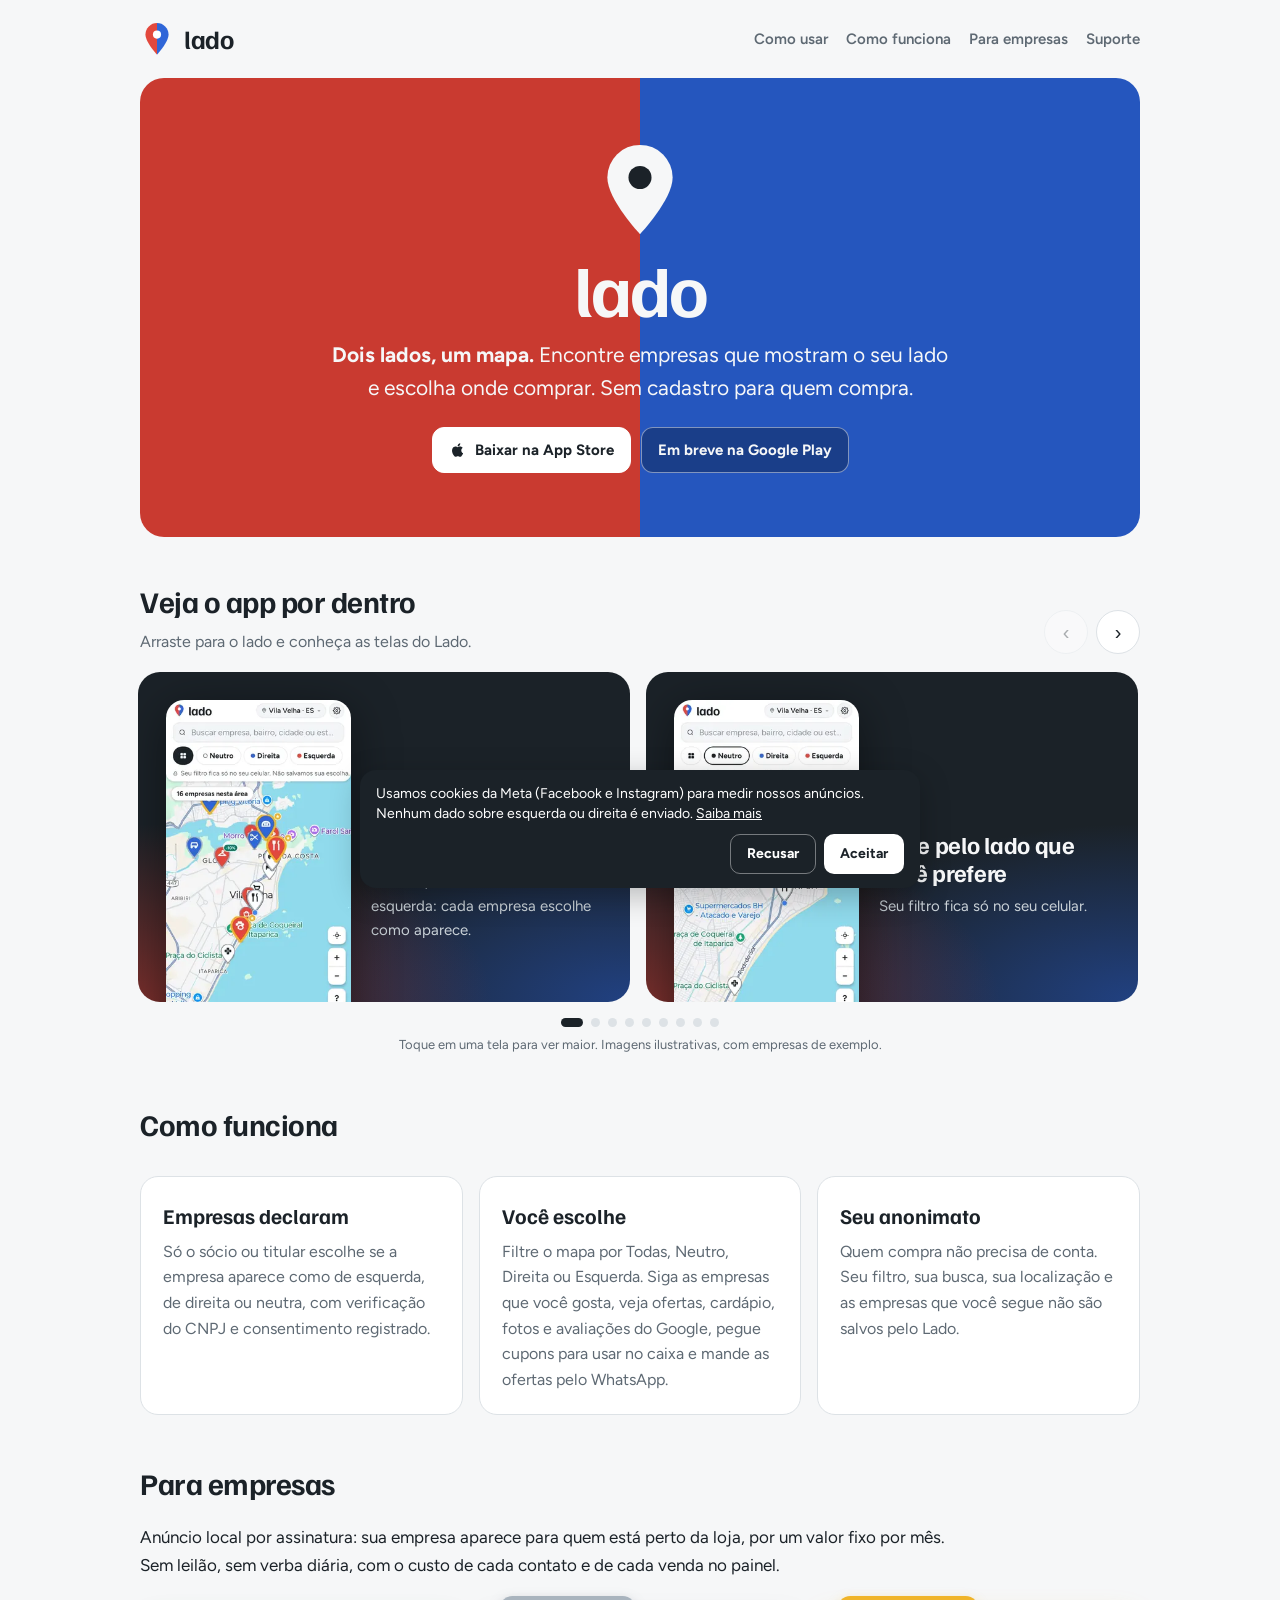
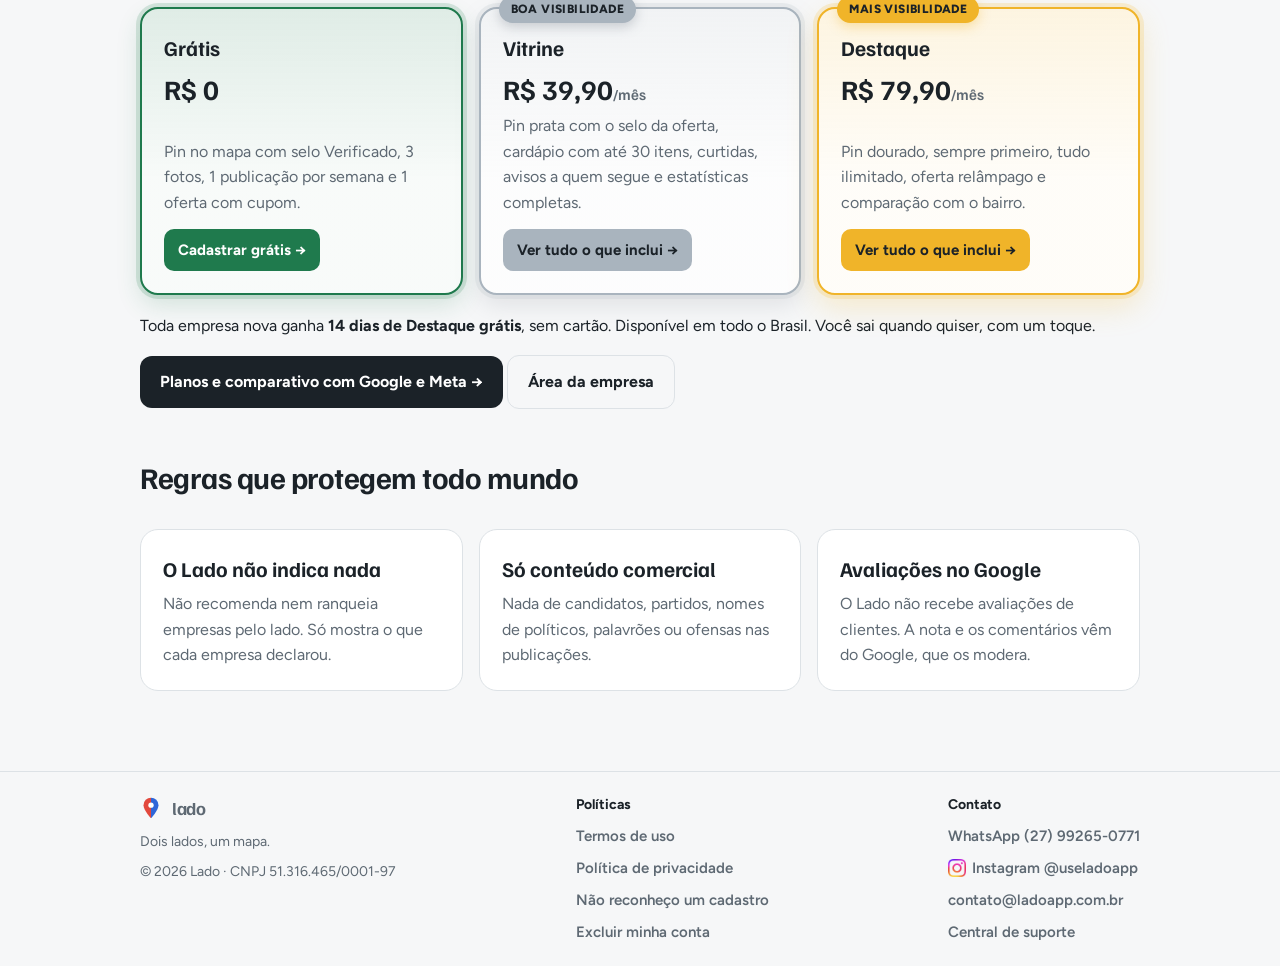
==== index.html @ f571e915 "Update index.html" ====
<!doctype html>
<html lang="pt-BR">
<head>
<meta charset="utf-8">
<meta name="viewport" content="width=device-width, initial-scale=1">
<title>Lado · Dois lados, um mapa</title>
<meta name="description" content="Encontre empresas que mostram o seu lado e escolha onde comprar.">
<meta name="theme-color" content="#1B2228">
<meta name="facebook-domain-verification" content="1yegoz29eha89z8o2f8drxnde7g658" />
<link rel="icon" href="./favicon.svg" type="image/svg+xml">
<link rel="stylesheet" href="./estilo.css?v=20261111a">
<script>/* Modo app: páginas abertas pelo app (?app=1) não mostram planos, preços nem links de compra. */
(function(){var d=document.documentElement,on=/[?&]app=1(&|$)/.test(location.search);
try{if(on)sessionStorage.setItem('ladoApp','1');on=on||sessionStorage.getItem('ladoApp')==='1';}catch(e){}
if(on){d.classList.add('modo-app');if(/^\/(empresa|empresas|planos)\//.test(location.pathname))d.classList.add('app-bloq');}})();</script>
<style>.modo-app .so-site{display:none!important}.app-bloq main>*{display:none!important}.app-bloq main::before{content:"Esta página não está disponível no app.";display:block;padding:64px 20px;text-align:center;font-size:18px}</style>
</head>
<body>
<header class="topo">
  <a class="marca" href="./" aria-label="Lado, página inicial"><svg viewBox="0 0 100 100" aria-hidden="true"><defs><clipPath id="pl"><rect width="50" height="100"/></clipPath><clipPath id="pr"><rect x="50" width="50" height="100"/></clipPath></defs><path clip-path="url(#pl)" d="M50 96C50 96 16 60 16 37a34 34 0 0 1 68 0C84 60 50 96 50 96z" fill="#E2483D"/><path clip-path="url(#pr)" d="M50 96C50 96 16 60 16 37a34 34 0 0 1 68 0C84 60 50 96 50 96z" fill="#2F66D8"/><circle cx="50" cy="37" r="12" fill="#fff"/></svg><span>lado</span></a>
  <nav aria-label="Menu"><a href="./como-usar/">Como usar</a><a href="./#como-funciona">Como funciona</a><a class="so-site" href="./empresas/">Para empresas</a><a href="./suporte/">Suporte</a></nav>
</header>
<main>

<section class="heroi">
  <svg viewBox="0 0 100 100" aria-hidden="true"><path d="M50 96C50 96 16 60 16 37a34 34 0 0 1 68 0C84 60 50 96 50 96z" fill="#F6F7F8"/><circle cx="50" cy="37" r="12" fill="#1B2228"/></svg>
  <h1>lado</h1>
  <p><strong>Dois lados, um mapa.</strong> Encontre empresas que mostram o seu lado e escolha onde comprar. Sem cadastro para quem compra.</p>
  <div class="lojas" aria-label="Lojas de aplicativos"><a class="selo selo-link" href="https://apps.apple.com/br/app/lado-empresas-no-mapa/id6831672111" target="_blank" rel="noopener"><svg width="18" height="18" viewBox="0 0 24 24" fill="currentColor" aria-hidden="true" style="vertical-align:-3px;margin-right:8px"><path d="M16.37 12.6c-.02-2.3 1.88-3.4 1.96-3.46-1.07-1.56-2.73-1.78-3.32-1.8-1.41-.14-2.76.83-3.47.83-.72 0-1.82-.81-3-.79-1.54.02-2.96.9-3.76 2.28-1.6 2.78-.41 6.9 1.15 9.15.76 1.1 1.67 2.34 2.86 2.3 1.15-.05 1.58-.74 2.97-.74 1.38 0 1.77.74 2.98.72 1.23-.02 2.01-1.12 2.77-2.23.87-1.28 1.23-2.52 1.25-2.58-.03-.01-2.4-.92-2.42-3.65zM14.1 5.86c.63-.77 1.06-1.83.94-2.89-.91.04-2.01.61-2.66 1.37-.58.67-1.09 1.76-.96 2.8 1.02.08 2.05-.52 2.68-1.28z"/></svg>Baixar na App Store</a><span class="selo">Em breve na Google Play</span></div>
</section>

<section class="telas" aria-labelledby="tit-telas">
  <div class="cab">
    <div><h2 id="tit-telas">Veja o app por dentro</h2><p>Arraste para o lado e conheça as telas do Lado.</p></div>
    <div class="setas"><button type="button" id="telaAnt" aria-label="Tela anterior">‹</button><button type="button" id="telaProx" aria-label="Próxima tela">›</button></div>
  </div>
  <div class="trilho" id="trilho" tabindex="0" aria-label="Telas do aplicativo">
    <figure><img src="./telas/c-n1-mapa.webp" data-grande="./telas/z-n1-mapa.webp" width="300" height="602" loading="lazy" decoding="async" alt="Mapa com as empresas perto de você"><figcaption><strong>Encontre empresas perto de você</strong><span>Neutras, de direita ou de esquerda: cada empresa escolhe como aparece.</span></figcaption></figure>
    <figure><img src="./telas/c-n2-neutro.webp" data-grande="./telas/z-n2-neutro.webp" width="300" height="602" loading="lazy" decoding="async" alt="Filtro Neutro ligado no mapa"><figcaption><strong>Filtre pelo lado que você prefere</strong><span>Seu filtro fica só no seu celular.</span></figcaption></figure>
    <figure><img src="./telas/c-n3-card.webp" data-grande="./telas/z-n3-card.webp" width="300" height="602" loading="lazy" decoding="async" alt="Card da empresa no mapa com desconto"><figcaption><strong>Destaques e ofertas no mapa</strong><span>Toque no pin e veja o desconto.</span></figcaption></figure>
    <figure><img src="./telas/c-n4-relampago.webp" data-grande="./telas/z-n4-relampago.webp" width="300" height="602" loading="lazy" decoding="async" alt="Oferta relâmpago com contagem regressiva"><figcaption><strong>Ofertas relâmpago</strong><span>Descontos de poucas horas, com contagem regressiva.</span></figcaption></figure>
    <figure><img src="./telas/c-n5-cupom.webp" data-grande="./telas/z-n5-cupom.webp" width="300" height="602" loading="lazy" decoding="async" alt="Cupom com código para mostrar no caixa"><figcaption><strong>Pegue o cupom e mostre no caixa</strong><span>Um código só seu, que vale uma vez.</span></figcaption></figure>
    <figure><img src="./telas/c-n9-cardapio.webp" data-grande="./telas/z-n9-cardapio.webp" width="300" height="602" loading="lazy" decoding="async" alt="Cardápio da padaria com fotos e preços"><figcaption><strong>Veja o cardápio com preços</strong><span>Produtos com foto, descrição e preço, direto da loja.</span></figcaption></figure>
    <figure><img src="./telas/c-n6-seguir.webp" data-grande="./telas/z-n6-seguir.webp" width="300" height="602" loading="lazy" decoding="async" alt="Perfil da empresa com botão Seguir"><figcaption><strong>Siga suas lojas favoritas</strong><span>Veja as ofertas novas ao abrir o app.</span></figcaption></figure>
    <figure><img src="./telas/c-n7-painel.webp" data-grande="./telas/z-n7-painel.webp" width="300" height="602" loading="lazy" decoding="async" alt="Painel da empresa com custo por contato e por venda"><figcaption><strong>Tem uma empresa? Veja o resultado</strong><span>Quanto custou cada contato e cada venda.</span></figcaption></figure>
    <figure><img src="./telas/c-n8-funil.webp" data-grande="./telas/z-n8-funil.webp" width="300" height="602" loading="lazy" decoding="async" alt="Funil do mapa até a compra"><figcaption><strong>Do mapa até a compra</strong><span>O funil do mês e os cliques nas redes.</span></figcaption></figure>
  </div>
  <div class="pontos" id="pontos" aria-label="Escolher tela"></div>
  <p class="nota">Toque em uma tela para ver maior. Imagens ilustrativas, com empresas de exemplo.</p>
  <div class="lightbox" id="lightbox" hidden role="dialog" aria-modal="true" aria-label="Tela ampliada">
    <button type="button" class="lb-fechar" id="lbFechar" aria-label="Fechar">&times;</button>
    <button type="button" class="lb-seta lb-ant" id="lbAnt" aria-label="Tela anterior">&lsaquo;</button>
    <img id="lbImg" alt="">
    <button type="button" class="lb-seta lb-prox" id="lbProx" aria-label="Próxima tela">&rsaquo;</button>
  </div>
</section>
<script>
(function(){
  var t=document.getElementById('trilho'); if(!t) return;
  var f=[].slice.call(t.querySelectorAll('figure')), p=document.getElementById('pontos');
  var ant=document.getElementById('telaAnt'), prox=document.getElementById('telaProx');
  f.forEach(function(el,i){var b=document.createElement('button');b.type='button';b.setAttribute('aria-label','Tela '+(i+1));b.onclick=function(){ir(i)};p.appendChild(b);});
  function passo(){return f.length>1?f[1].offsetLeft-f[0].offsetLeft:t.clientWidth;}
  function atual(){return Math.round(t.scrollLeft/passo());}
  function ir(i){t.scrollTo({left:Math.max(0,Math.min(i,f.length-1))*passo()});}
  function marcar(){var i=atual(),fim=t.scrollLeft+t.clientWidth>=t.scrollWidth-4;
    [].forEach.call(p.children,function(b,k){b.setAttribute('aria-current',k===(fim?f.length-1:i)?'true':'false')});
    ant.disabled=t.scrollLeft<=4; prox.disabled=fim;}
  ant.onclick=function(){ir(atual()-1)}; prox.onclick=function(){ir(atual()+1)};
  t.addEventListener('scroll',function(){window.requestAnimationFrame(marcar)},{passive:true});
  t.addEventListener('keydown',function(e){if(e.key==='ArrowRight'){e.preventDefault();ir(atual()+1)}if(e.key==='ArrowLeft'){e.preventDefault();ir(atual()-1)}});
  window.addEventListener('resize',marcar); marcar();
  var lb=document.getElementById('lightbox'), li=document.getElementById('lbImg'), at=0, x0=null;
  function abrir(i){at=(i+f.length)%f.length; var im=f[at].querySelector('img'); li.src=im.getAttribute('data-grande'); li.alt=im.alt; lb.hidden=false; document.body.style.overflow='hidden'; document.getElementById('lbFechar').focus();}
  function fechar(){lb.hidden=true; li.removeAttribute('src'); document.body.style.overflow=''; ir(at);}
  f.forEach(function(el,i){el.addEventListener('click',function(){abrir(i)});});
  document.getElementById('lbFechar').onclick=fechar;
  document.getElementById('lbAnt').onclick=function(e){e.stopPropagation();abrir(at-1)};
  document.getElementById('lbProx').onclick=function(e){e.stopPropagation();abrir(at+1)};
  lb.addEventListener('click',function(e){if(e.target===lb)fechar()});
  document.addEventListener('keydown',function(e){if(lb.hidden)return; if(e.key==='Escape')fechar(); if(e.key==='ArrowRight')abrir(at+1); if(e.key==='ArrowLeft')abrir(at-1);});
  lb.addEventListener('touchstart',function(e){x0=e.touches[0].clientX},{passive:true});
  lb.addEventListener('touchend',function(e){if(x0===null)return; var dx=e.changedTouches[0].clientX-x0; x0=null; if(Math.abs(dx)>50)abrir(at+(dx<0?1:-1));},{passive:true});
})();
</script>

<section class="secao" id="como-funciona">
  <h2>Como funciona</h2>
  <div class="grade">
    <div class="cartao"><h3>Empresas declaram</h3><p>Só o sócio ou titular escolhe se a empresa aparece como de esquerda, de direita ou neutra, com verificação do CNPJ e consentimento registrado.</p></div>
    <div class="cartao"><h3>Você escolhe</h3><p>Filtre o mapa por Todas, Neutro, Direita ou Esquerda. Siga as empresas que você gosta, veja ofertas, cardápio, fotos e avaliações do Google, pegue cupons para usar no caixa e mande as ofertas pelo WhatsApp.</p></div>
    <div class="cartao"><h3>Seu anonimato</h3><p>Quem compra não precisa de conta. Seu filtro, sua busca, sua localização e as empresas que você segue não são salvos pelo Lado.</p></div>
  </div>
</section>

<section class="secao so-site" id="empresas">
  <h2>Para empresas</h2>
  <p class="lead-emp">Anúncio local por assinatura: sua empresa aparece para quem está perto da loja, por um valor fixo por mês. Sem leilão, sem verba diária, com o custo de cada contato e de cada venda no painel.</p>
  <div class="grade">
    <a class="cartao gratis plano-link" href="/empresa/"><h3>Grátis</h3><p class="preco">R$ 0</p><p>Pin no mapa com selo Verificado, 3 fotos, 1 publicação por semana e 1 oferta com cupom.</p><span class="cta">Cadastrar grátis →</span></a>
    <a class="cartao prata plano-link" href="/empresas/#planos"><span class="selo-ouro selo-prata">Boa visibilidade</span><h3>Vitrine</h3><p class="preco">R$ 39,90<small>/mês</small></p><p>Pin prata com o selo da oferta, cardápio com até 30 itens, curtidas, avisos a quem segue e estatísticas completas.</p><span class="cta">Ver tudo o que inclui →</span></a>
    <a class="cartao ouro plano-link" href="/empresas/#planos"><span class="selo-ouro">Mais visibilidade</span><h3>Destaque</h3><p class="preco">R$ 79,90<small>/mês</small></p><p>Pin dourado, sempre primeiro, tudo ilimitado, oferta relâmpago e comparação com o bairro.</p><span class="cta">Ver tudo o que inclui →</span></a>
  </div>
  <p style="margin-top:18px">Toda empresa nova ganha <b>14 dias de Destaque grátis</b>, sem cartão. Disponível em todo o Brasil. Você sai quando quiser, com um toque.</p>
  <p style="margin-top:14px"><a class="botao" href="./empresas/">Planos e comparativo com Google e Meta →</a> <a class="botao" style="background:transparent;color:var(--texto);border:1px solid var(--borda)" href="./empresa/">Área da empresa</a></p>
</section>

<section class="secao">
  <h2>Regras que protegem todo mundo</h2>
  <div class="grade">
    <div class="cartao"><h3>O Lado não indica nada</h3><p>Não recomenda nem ranqueia empresas pelo lado. Só mostra o que cada empresa declarou.</p></div>
    <div class="cartao"><h3>Só conteúdo comercial</h3><p>Nada de candidatos, partidos, nomes de políticos, palavrões ou ofensas nas publicações.</p></div>
    <div class="cartao"><h3>Avaliações no Google</h3><p>O Lado não recebe avaliações de clientes. A nota e os comentários vêm do Google, que os modera.</p></div>
  </div>
</section>

</main>
<footer class="rodape"><div class="in">
  <div class="col">
    <a class="marca pequena" href="./" aria-label="Lado, página inicial"><svg viewBox="0 0 100 100" aria-hidden="true"><defs><clipPath id="pl"><rect width="50" height="100"/></clipPath><clipPath id="pr"><rect x="50" width="50" height="100"/></clipPath></defs><path clip-path="url(#pl)" d="M50 96C50 96 16 60 16 37a34 34 0 0 1 68 0C84 60 50 96 50 96z" fill="#E2483D"/><path clip-path="url(#pr)" d="M50 96C50 96 16 60 16 37a34 34 0 0 1 68 0C84 60 50 96 50 96z" fill="#2F66D8"/><circle cx="50" cy="37" r="12" fill="#fff"/></svg><span>lado</span></a>
    <span>Dois lados, um mapa.</span>
    <span>© 2026 Lado · CNPJ 51.316.465/0001-97</span>
  </div>
  <nav class="col" aria-label="Políticas">
    <strong>Políticas</strong>
    <a href="./termos/">Termos de uso</a>
    <a href="./privacidade/">Política de privacidade</a>
    <a href="./nao-reconheco/">Não reconheço um cadastro</a>
    <a href="./excluir-conta/">Excluir minha conta</a>
  </nav>
  <nav class="col" aria-label="Contato">
    <strong>Contato</strong>
    <a href="https://wa.me/5527992650771?text=Ol%C3%A1!%20Preciso%20de%20ajuda%20com%20o%20app%20Lado." target="_blank" rel="noopener">WhatsApp (27) 99265-0771</a>
    <a href="https://www.instagram.com/useladoapp/" target="_blank" rel="noopener"><img src="/instagram.png" width="18" height="18" alt="" style="vertical-align:-4px;margin-right:6px">Instagram @useladoapp</a>
    <a href="mailto:contato@ladoapp.com.br">contato@ladoapp.com.br</a>
    <a href="./suporte/">Central de suporte</a>
  </nav>
</div></footer>
<div id="ckBanner" class="ck" hidden role="dialog" aria-label="Aviso de cookies">
  <p>Usamos cookies da Meta (Facebook e Instagram) para medir nossos anúncios. Nenhum dado sobre esquerda ou direita é enviado. <a href="/privacidade/#cookies">Saiba mais</a></p>
  <div><button type="button" id="ckNao">Recusar</button><button type="button" id="ckSim">Aceitar</button></div>
</div>
<style>.ck{position:fixed;left:12px;right:12px;bottom:12px;z-index:50;max-width:560px;margin:0 auto;background:#1B2228;color:#fff;border-radius:16px;padding:14px 16px;box-shadow:0 8px 30px rgba(0,0,0,.25);font-size:14px;line-height:20px}.ck p{margin:0 0 10px}.ck a{color:#fff}.ck div{display:flex;gap:8px;justify-content:flex-end}.ck button{border:0;border-radius:10px;padding:9px 16px;font:inherit;font-weight:700;cursor:pointer}#ckNao{background:transparent;color:#fff;border:1px solid rgba(255,255,255,.4)}#ckSim{background:#fff;color:#1B2228}.ck[hidden]{display:none}</style>
<script>(function(){
var ID='1447078484261423';
if(document.documentElement.classList.contains('modo-app'))return;
function ler(){try{return localStorage.getItem('ladoCookies')}catch(e){return null}}
function gravar(v){try{localStorage.setItem('ladoCookies',v)}catch(e){}}
function carregar(){
  !function(f,b,e,v,n,t,s){if(f.fbq)return;n=f.fbq=function(){n.callMethod?n.callMethod.apply(n,arguments):n.queue.push(arguments)};if(!f._fbq)f._fbq=n;n.push=n;n.loaded=!0;n.version='2.0';n.queue=[];t=b.createElement(e);t.async=!0;t.src=v;s=b.getElementsByTagName(e)[0];s.parentNode.insertBefore(t,s)}(window,document,'script','https://connect.facebook.net/en_US/fbevents.js');
  fbq('set','autoConfig',false,ID);
  fbq('init',ID);
  fbq('track','PageView');
  var visto=false,sec=document.getElementById('empresas');
  if(sec&&'IntersectionObserver' in window){var o=new IntersectionObserver(function(es){if(!visto&&es[0].isIntersecting){visto=true;fbq('track','ViewContent',{content_name:'Para empresas'});o.disconnect();}},{threshold:0.3});o.observe(sec);}
  document.addEventListener('click',function(ev){var a=ev.target.closest&&ev.target.closest('a[href]');if(!a)return;var h=a.getAttribute('href')||'';
    if(/(^|\/)empresa\/?(#|$)/.test(h))fbq('track','Lead',{content_name:'Cadastro empresa'});
    else if(/apps\.apple\.com|play\.google\.com/.test(h))fbq('track','Lead',{content_name:'Baixar app'});},true);
}
var c=ler();
if(c==='sim'){carregar();return;}
if(c==='nao')return;
var b=document.getElementById('ckBanner');b.hidden=false;
document.getElementById('ckSim').onclick=function(){gravar('sim');b.hidden=true;carregar();};
document.getElementById('ckNao').onclick=function(){gravar('nao');b.hidden=true;};
})();</script>
</body>
</html>
---- estilo.css ----
@import url('https://fonts.googleapis.com/css2?family=Familjen+Grotesk:wght@600;700&family=Figtree:wght@400;600;700&display=swap');
:root{--esq:#C93A30;--dir:#2556BE;--grafite:#1B2228;--texto:#1B2228;--texto2:#5E6973;--fundo:#F6F7F8;--sup:#FFFFFF;--borda:#DDE2E6;--verde:#1F7A4D}
@media (prefers-color-scheme: dark){:root{--texto:#EEF2F4;--texto2:#9AA7B1;--fundo:#0F151A;--sup:#151D23;--borda:#2B3842}}
*{box-sizing:border-box}
body{margin:0;font-family:Figtree,system-ui,-apple-system,"Segoe UI",Roboto,Arial,sans-serif;background:var(--fundo);color:var(--texto);line-height:1.6}
a{color:inherit}
.topo{display:flex;align-items:center;justify-content:space-between;gap:16px;max-width:1040px;margin:0 auto;padding:18px 20px}
.marca{display:flex;align-items:center;gap:10px;text-decoration:none;font-family:"Familjen Grotesk",Figtree,sans-serif;font-weight:700;font-size:26px;letter-spacing:-.5px}
.marca svg{width:34px;height:34px}
nav{display:flex;gap:18px;flex-wrap:wrap;font-weight:600;font-size:15px}
nav a{text-decoration:none;color:var(--texto2)} nav a:hover{color:var(--texto)}
main{max-width:1040px;margin:0 auto;padding:0 20px 56px}
.heroi{background:linear-gradient(90deg,var(--esq) 0 50%,var(--dir) 50% 100%);color:#F6F7F8;border-radius:24px;padding:64px 28px;text-align:center;display:grid;justify-items:center;gap:14px}
.heroi svg{width:96px;height:96px}
.heroi h1{font-family:"Familjen Grotesk",sans-serif;font-size:clamp(40px,8vw,72px);line-height:1;margin:0;letter-spacing:-2px}
.heroi p{margin:0;font-size:clamp(17px,2.6vw,21px);max-width:620px}
.lojas{display:flex;gap:10px;flex-wrap:wrap;justify-content:center;margin-top:8px}
.selo{background:rgba(0,0,0,.28);border:1px solid rgba(255,255,255,.45);border-radius:12px;padding:10px 16px;font-weight:700;font-size:15px}
.selo-link{display:inline-flex;align-items:center;background:#fff;color:#1B2228;border-color:#fff;text-decoration:none}.selo-link:hover{background:#EEF1F4}.heroi .selo-link svg{width:18px;height:18px;flex:none}
.grade{display:grid;grid-template-columns:repeat(auto-fit,minmax(240px,1fr));gap:16px;margin-top:28px}
.cartao{background:var(--sup);border:1px solid var(--borda);border-radius:18px;padding:22px}
.cartao h2,.cartao h3{font-family:"Familjen Grotesk",sans-serif;margin:0 0 6px;font-size:21px}
.cartao p{margin:0;color:var(--texto2)}
.secao{margin-top:44px}
.secao h2{font-family:"Familjen Grotesk",sans-serif;font-size:30px;margin:0 0 12px;letter-spacing:-.5px}
.botao{display:inline-block;background:var(--grafite);color:#fff;text-decoration:none;font-weight:700;border-radius:12px;padding:13px 20px;border:0;font-size:16px;cursor:pointer;font-family:inherit}
.botao.verde{background:#1F7A4D}
.botao.vermelho{background:var(--esq)}
.botao[disabled]{opacity:.5;cursor:default}
.doc{max-width:760px}
.doc h1{font-family:"Familjen Grotesk",sans-serif;font-size:38px;line-height:1.1;margin:8px 0 4px}
.doc h2{font-family:"Familjen Grotesk",sans-serif;font-size:22px;margin:30px 0 6px}
.doc p,.doc li{color:var(--texto)}
.doc .meta{color:var(--texto2);font-size:14px}
.aviso{background:var(--sup);border:1px solid var(--borda);border-left:5px solid #F0B429;border-radius:12px;padding:12px 16px;font-size:14px;color:var(--texto2);margin:16px 0}
details{background:var(--sup);border:1px solid var(--borda);border-radius:14px;padding:14px 18px;margin-bottom:10px}
summary{font-weight:700;cursor:pointer}
details p{margin:8px 0 0;color:var(--texto2)}
.rodape{border-top:1px solid var(--borda);margin-top:24px}
.rodape .in{max-width:1040px;margin:0 auto;padding:22px 20px;display:flex;flex-wrap:wrap;gap:12px 22px;justify-content:space-between;color:var(--texto2);font-size:14px}
.rodape a{color:var(--texto2)}
.rodape .col{display:flex;flex-direction:column;gap:8px;min-width:180px}
.rodape strong{color:var(--texto);font-size:14px}
.rodape a:hover{color:var(--texto)}
.rodape .marca.pequena{font-size:18px}
.rodape .marca.pequena svg{width:22px;height:22px}
.ok{color:var(--verde);font-weight:700}
/* ---- Carrossel de telas ---- */
.telas{margin-top:40px}
.telas .cab{display:flex;align-items:end;justify-content:space-between;gap:12px;flex-wrap:wrap}
.telas h2{font-family:"Familjen Grotesk",sans-serif;font-size:30px;margin:0;letter-spacing:-.5px}
.telas .cab p{margin:4px 0 0;color:var(--texto2)}
.setas{display:flex;gap:8px}
.setas button{width:44px;height:44px;border-radius:50%;border:1px solid var(--borda);background:var(--sup);color:var(--texto);font-size:20px;cursor:pointer;line-height:1}
.setas button:disabled{opacity:.35;cursor:default}
.trilho{display:flex;gap:16px;overflow-x:auto;scroll-snap-type:x mandatory;scroll-behavior:smooth;padding:18px 2px 8px;margin:0 -2px;scrollbar-width:none;-webkit-overflow-scrolling:touch}
.trilho::-webkit-scrollbar{display:none}
.trilho figure{flex:0 0 calc((100% - 16px)/2);margin:0;scroll-snap-align:start;display:grid;grid-template-columns:42% 1fr;gap:20px;height:330px;padding:28px 24px 0 28px;border-radius:22px;overflow:hidden;color:#F6F7F8;background:radial-gradient(120% 90% at 0% 100%,rgba(201,58,48,.55),transparent 60%),radial-gradient(120% 90% at 100% 100%,rgba(37,86,190,.6),transparent 60%),#1B2228}
.trilho img{width:100%;height:auto;align-self:start;display:block;filter:drop-shadow(0 10px 24px rgba(0,0,0,.45))}
.trilho img.duplo{align-self:center;margin-bottom:28px}
.trilho figcaption{align-self:center;padding-bottom:22px}
.trilho figcaption strong{display:block;font-family:"Familjen Grotesk",sans-serif;font-size:24px;line-height:1.15;letter-spacing:-.3px;margin-bottom:8px}
.trilho figcaption span{display:block;font-size:15px;color:#C9D1D7}
@media (max-width:760px){.trilho figure{flex-basis:90%;height:330px;padding:20px 14px 0 16px;gap:12px;grid-template-columns:52% 1fr}.trilho img.duplo{margin-bottom:18px}.trilho figcaption{padding-bottom:16px}.trilho figcaption strong{font-size:18px}.trilho figcaption span{font-size:13px}.setas{display:none}}
.pontos{display:flex;justify-content:center;gap:8px;margin-top:8px}
.pontos button{width:9px;height:9px;padding:0;border-radius:50%;border:0;background:var(--borda);cursor:pointer}
.pontos button[aria-current="true"]{background:var(--texto);width:22px;border-radius:6px}
.telas .nota{margin:8px 0 0;text-align:center;color:var(--texto2);font-size:13px}
/* ---- Plano Destaque em dourado ---- */
.cartao.ouro{position:relative;border:2px solid #F0B429;background:linear-gradient(180deg,rgba(240,180,41,.14),rgba(240,180,41,.03) 60%),var(--sup);box-shadow:0 0 0 4px rgba(240,180,41,.18),0 12px 30px rgba(240,180,41,.22)}
.selo-ouro{position:absolute;top:-13px;left:18px;background:#F0B429;color:#1B2228;font-weight:800;font-size:12px;letter-spacing:.4px;text-transform:uppercase;border-radius:999px;padding:4px 12px;box-shadow:0 4px 12px rgba(240,180,41,.35)}
.cartao.prata{border:2px solid #A9B4BE;background:linear-gradient(180deg,rgba(169,180,190,.16),rgba(169,180,190,.03) 60%),var(--sup);box-shadow:0 0 0 4px rgba(169,180,190,.18),0 10px 24px rgba(120,130,140,.18)}
@media (prefers-color-scheme: dark){.botao{background:#F6F7F8;color:#1B2228}.botao.verde{background:#1F7A4D;color:#fff}.botao.vermelho{background:var(--esq);color:#fff}.trilho figure{border:1px solid var(--borda)}.setas button{background:#1E2830}}
.cartao.gratis{border:2px solid #1F7A4D;background:linear-gradient(180deg,rgba(31,122,77,.14),rgba(31,122,77,.03) 60%),var(--sup);box-shadow:0 0 0 4px rgba(31,122,77,.16),0 10px 24px rgba(31,122,77,.16)}
a.plano-link{display:flex;flex-direction:column;text-decoration:none;color:inherit;transition:transform .15s ease}
a.plano-link:hover,a.plano-link:focus-visible{transform:translateY(-3px)}
a.plano-link p{flex:1}
.plano-link .cta{align-self:flex-start;margin-top:14px;font-weight:700;font-size:15px;border-radius:10px;padding:9px 14px}
.gratis .cta{background:#1F7A4D;color:#fff}
.prata .cta{background:#A9B4BE;color:#1B2228}
.ouro .cta{background:#F0B429;color:#1B2228}
.cartao.prata{position:relative}.selo-ouro.selo-prata{background:#A9B4BE;color:#1B2228;box-shadow:0 4px 12px rgba(120,130,140,.35)}
.selo-ouro svg{vertical-align:-2px;margin-right:5px}
.trilho figure{cursor:zoom-in}
.lightbox{position:fixed;inset:0;z-index:60;background:rgba(8,11,14,.94);display:flex;align-items:center;justify-content:center;padding:16px}
.lightbox[hidden]{display:none}
.lightbox img{max-width:min(92vw,480px);max-height:88vh;width:auto;height:auto;border-radius:18px;box-shadow:0 20px 60px rgba(0,0,0,.6)}
.lb-fechar,.lb-seta{position:absolute;border:0;border-radius:50%;background:rgba(255,255,255,.14);color:#fff;cursor:pointer;line-height:1}
.lb-fechar{top:14px;right:14px;width:46px;height:46px;font-size:30px}
.lb-seta{top:50%;transform:translateY(-50%);width:46px;height:46px;font-size:32px}
.lb-ant{left:14px}.lb-prox{right:14px}
@media (max-width:760px){.lb-seta{top:auto;bottom:18px;transform:none}.lb-ant{left:calc(50% - 56px)}.lb-prox{right:calc(50% - 56px)}.lightbox img{max-height:78vh}}
/* ---- Como usar ---- */
.guia-topo{display:grid;gap:10px;padding:40px 0 8px}
.guia-topo h1{font-family:"Familjen Grotesk",sans-serif;font-size:clamp(34px,6vw,54px);line-height:1.05;margin:0;letter-spacing:-1.5px}
.guia-topo p{margin:0;color:var(--texto2);font-size:18px;max-width:680px}
.abas{display:flex;gap:10px;flex-wrap:wrap;margin-top:10px}
.abas a{text-decoration:none;font-weight:700;border-radius:999px;padding:10px 18px;border:1px solid var(--borda);background:var(--sup)}
.abas a.esq{border-color:var(--esq);color:var(--esq)} .abas a.dir{border-color:var(--dir);color:var(--dir)}
.passo{display:grid;grid-template-columns:1fr 260px;gap:28px;align-items:center;background:var(--sup);border:1px solid var(--borda);border-radius:22px;padding:26px;margin-top:18px}
.passo.inv{grid-template-columns:260px 1fr} .passo.inv .tx{order:2}
@media (max-width:760px){.passo,.passo.inv{grid-template-columns:1fr}.passo.inv .tx{order:0}}
.num{display:inline-grid;place-items:center;width:34px;height:34px;border-radius:50%;background:var(--grafite);color:#fff;font-weight:700;margin-bottom:8px}
@media (prefers-color-scheme: dark){.num{background:#EEF2F4;color:#0F151A}}
.passo h3{font-family:"Familjen Grotesk",sans-serif;font-size:24px;margin:0 0 6px}
.passo p{margin:0 0 8px;color:var(--texto2)}
.passo ul{margin:6px 0 0;padding-left:20px;color:var(--texto2)} .passo li{margin:4px 0}
.dica{background:var(--fundo);border-radius:12px;padding:10px 14px;font-size:14px;color:var(--texto2);margin-top:10px}
.cel{width:240px;height:440px;margin:0 auto;border-radius:34px;background:#0F151A;padding:10px;box-shadow:0 18px 40px rgba(0,0,0,.18)}
.cel .t{width:100%;height:100%;border-radius:26px;background:#F6F7F8;overflow:hidden;position:relative;color:#1B2228;font-size:12px;display:flex;flex-direction:column}
.cel .bar{display:flex;align-items:center;justify-content:space-between;padding:12px 12px 8px;font-weight:700;font-family:"Familjen Grotesk",sans-serif;font-size:16px}
.cel .bar small{font-family:Figtree,sans-serif;font-size:10px;font-weight:600;background:#fff;border:1px solid #DDE2E6;border-radius:999px;padding:3px 8px}
.cel .mapa{flex:1;position:relative;background:#E8ECEF;background-image:linear-gradient(#DDE3E8 1px,transparent 1px),linear-gradient(90deg,#DDE3E8 1px,transparent 1px);background-size:34px 34px}
.cel .rua{position:absolute;background:#fff;}
.pinz{position:absolute;width:18px;height:18px;border-radius:50% 50% 50% 0;transform:rotate(-45deg);border:2px solid #fff;box-shadow:0 2px 4px rgba(0,0,0,.25)}
.pinz.e{background:#C93A30}.pinz.d{background:#2556BE}
.chips{display:flex;gap:6px;padding:0 10px 8px}
.chips span{background:#fff;border:1px solid #DDE2E6;border-radius:999px;padding:4px 9px;font-weight:600;font-size:10px}
.chips span.on{background:#1B2228;color:#fff;border-color:#1B2228}
.cartaoc{position:absolute;left:10px;right:10px;bottom:10px;background:#fff;border-radius:14px;padding:10px;box-shadow:0 4px 14px rgba(0,0,0,.12)}
.cartaoc b{display:block;font-size:13px}.cartaoc i{font-style:normal;color:#5E6973;font-size:11px}
.etq{display:inline-block;border-radius:999px;padding:2px 8px;font-size:10px;font-weight:700;color:#fff}
.etq.e{background:#C93A30}.etq.d{background:#2556BE}.etq.v{background:#1F7A4D}
.form{padding:6px 12px;display:grid;gap:8px}
.form .l{font-size:10px;font-weight:700;color:#5E6973}
.form .c{background:#fff;border:1.5px solid #DDE2E6;border-radius:9px;padding:8px;font-size:12px}
.form .b{background:#1B2228;color:#fff;border-radius:10px;padding:9px;text-align:center;font-weight:700}
.form .ok2{background:#E7F3EC;border-radius:9px;padding:8px;color:#1F7A4D;font-weight:700;font-size:11px}
.prog{display:flex;gap:4px;padding:0 12px 6px}.prog i{flex:1;height:4px;border-radius:2px;background:#DDE2E6}.prog i.on{background:#1B2228}
.cod{display:flex;gap:6px;justify-content:center}.cod span{width:26px;height:34px;border-radius:7px;border:1.5px solid #DDE2E6;background:#fff;display:grid;place-items:center;font-weight:700;font-size:16px}
.post{background:#fff;border-radius:12px;margin:0 12px;overflow:hidden;border:1px solid #DDE2E6}
.post .img{height:96px;background:linear-gradient(135deg,#F0B429,#E2483D)}
.post .tx2{padding:8px;font-size:11px}
.beneficios{display:grid;grid-template-columns:repeat(auto-fit,minmax(290px,1fr));gap:14px;margin-top:18px}
.beneficios .cartao h3{font-size:19px}
.ic{font-size:26px;display:block;margin-bottom:6px}
.chamada{margin-top:40px;border-radius:22px;padding:34px 24px;text-align:center;color:#fff;background:linear-gradient(90deg,var(--esq) 0 50%,var(--dir) 50% 100%)}
.chamada h2{font-family:"Familjen Grotesk",sans-serif;font-size:32px;margin:0 0 8px}
.chamada p{margin:0 0 18px}
.chamada .botao{background:#fff;color:#1B2228;margin:4px}

/* Página Para empresas (11/11) */
.trilho img:not(.duplo){border-radius:18px 18px 0 0}
.emp-topo h1{max-width:760px}
.meta-emp{color:var(--texto2);font-size:14px;margin-top:8px}
.lead-emp{font-size:17px;max-width:820px;color:var(--texto)}
.cartao .preco{font-family:"Familjen Grotesk",Figtree,sans-serif;font-weight:700;font-size:28px;line-height:1.1;margin:4px 0 8px;color:var(--texto)}
.cartao .preco small{font-size:15px;font-weight:600;color:var(--texto2)}
.secao h3.sub{font-family:"Familjen Grotesk",Figtree,sans-serif;font-size:20px;margin:32px 0 12px}
.tabela-rolar{overflow-x:auto;-webkit-overflow-scrolling:touch;border:1px solid var(--borda);border-radius:16px;background:var(--sup)}
.tabela{width:100%;min-width:640px;border-collapse:collapse;font-size:14.5px}
.tabela th,.tabela td{padding:11px 14px;text-align:left;vertical-align:top;border-bottom:1px solid var(--borda)}
.tabela thead th{font-family:"Familjen Grotesk",Figtree,sans-serif;font-size:16px;position:sticky;top:0;background:var(--sup)}
.tabela tbody th{font-weight:600;color:var(--texto);width:34%}
.tabela td{color:var(--texto2)}
.tabela tr:last-child th,.tabela tr:last-child td{border-bottom:0}
.tabela tr.grupo th{background:var(--fundo);font-size:12px;letter-spacing:.6px;text-transform:uppercase;color:var(--texto2);padding:8px 14px}
.tabela .col-ouro{background:rgba(240,180,41,.10);color:var(--texto)}
.tabela thead .col-ouro{box-shadow:inset 0 3px 0 #F0B429}
.tabela.comp tbody th{width:22%}
.nota-emp{color:var(--texto2);font-size:14px;margin-top:12px;max-width:860px}
.fontes{color:var(--texto2);font-size:12.5px;margin-top:10px}
.grade-4{grid-template-columns:repeat(auto-fit,minmax(220px,1fr))}
.cel-img{display:flex;justify-content:center}
.cel-img img{width:280px;max-width:100%;height:auto;border-radius:28px;border:8px solid #0d1114;box-shadow:0 18px 50px rgba(0,0,0,.25)}
@media (max-width:760px){.tabela{font-size:13.5px}.lead-emp{font-size:16px}}
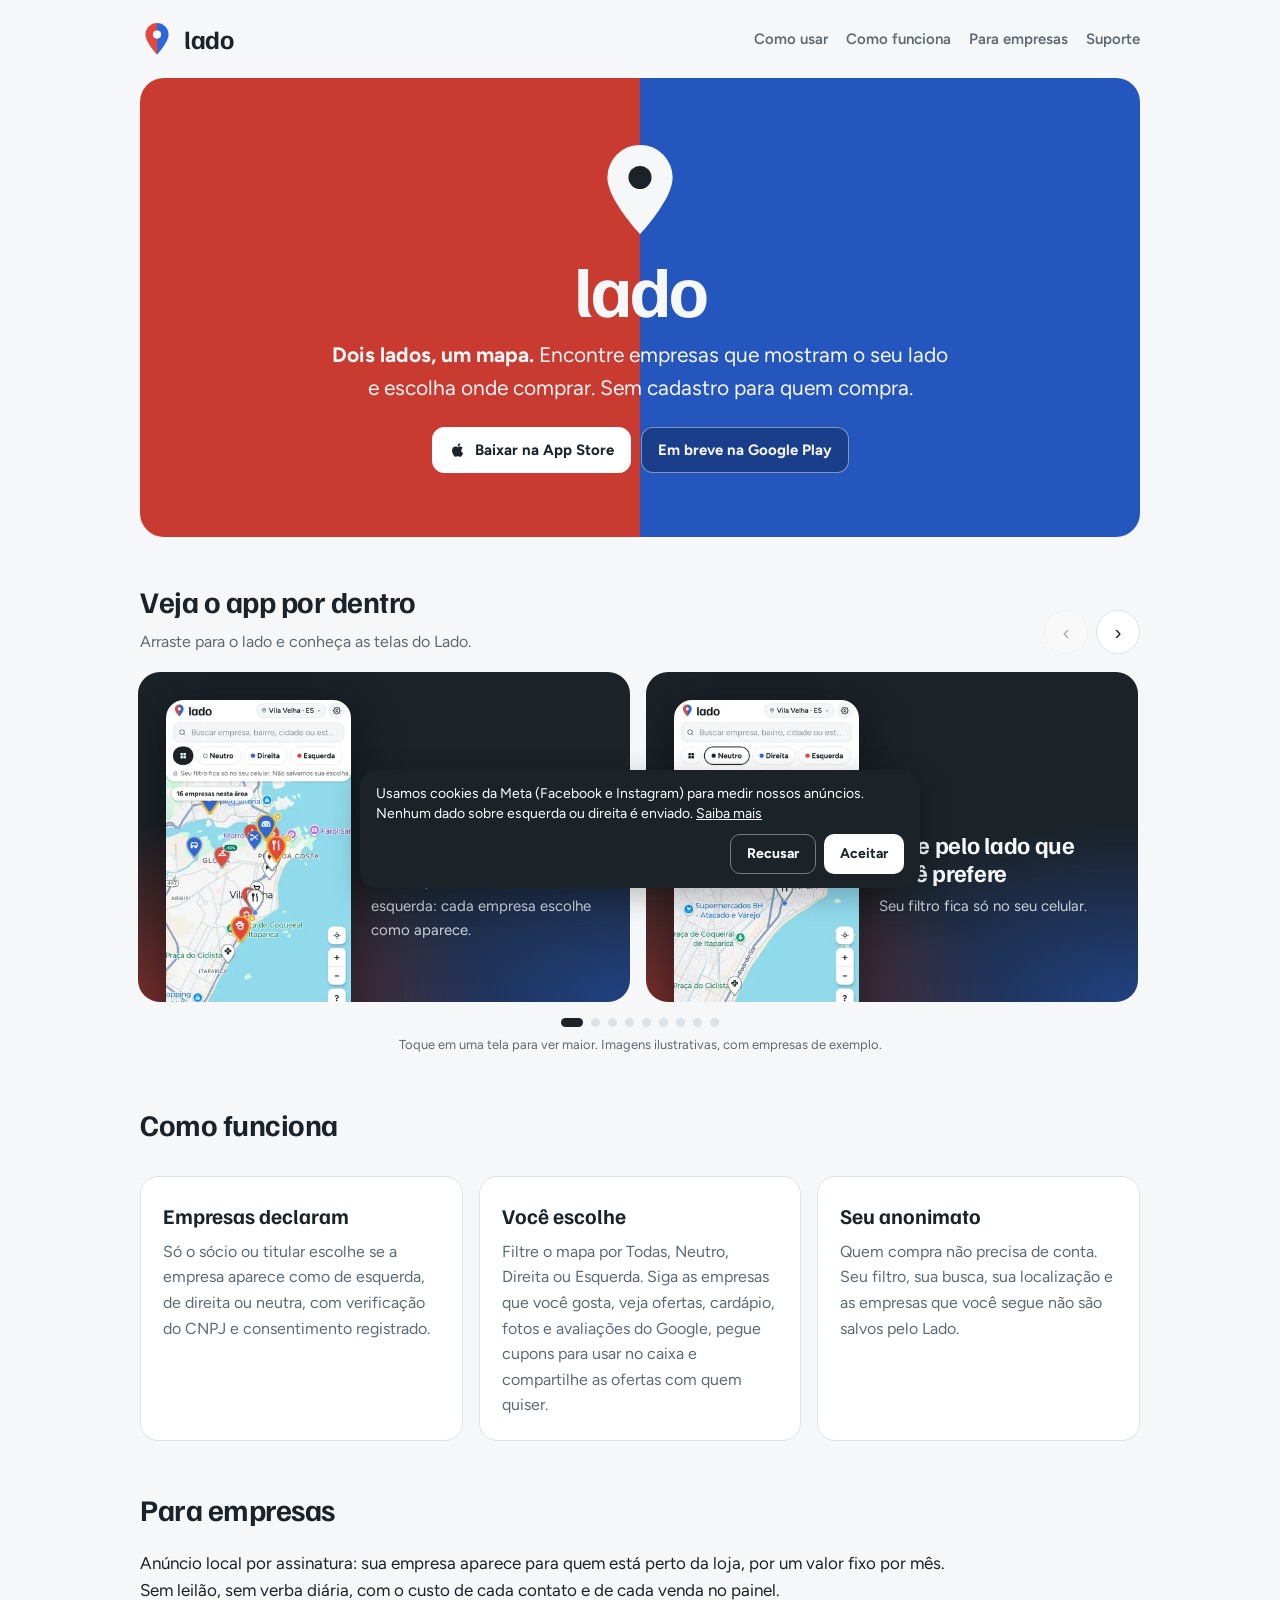
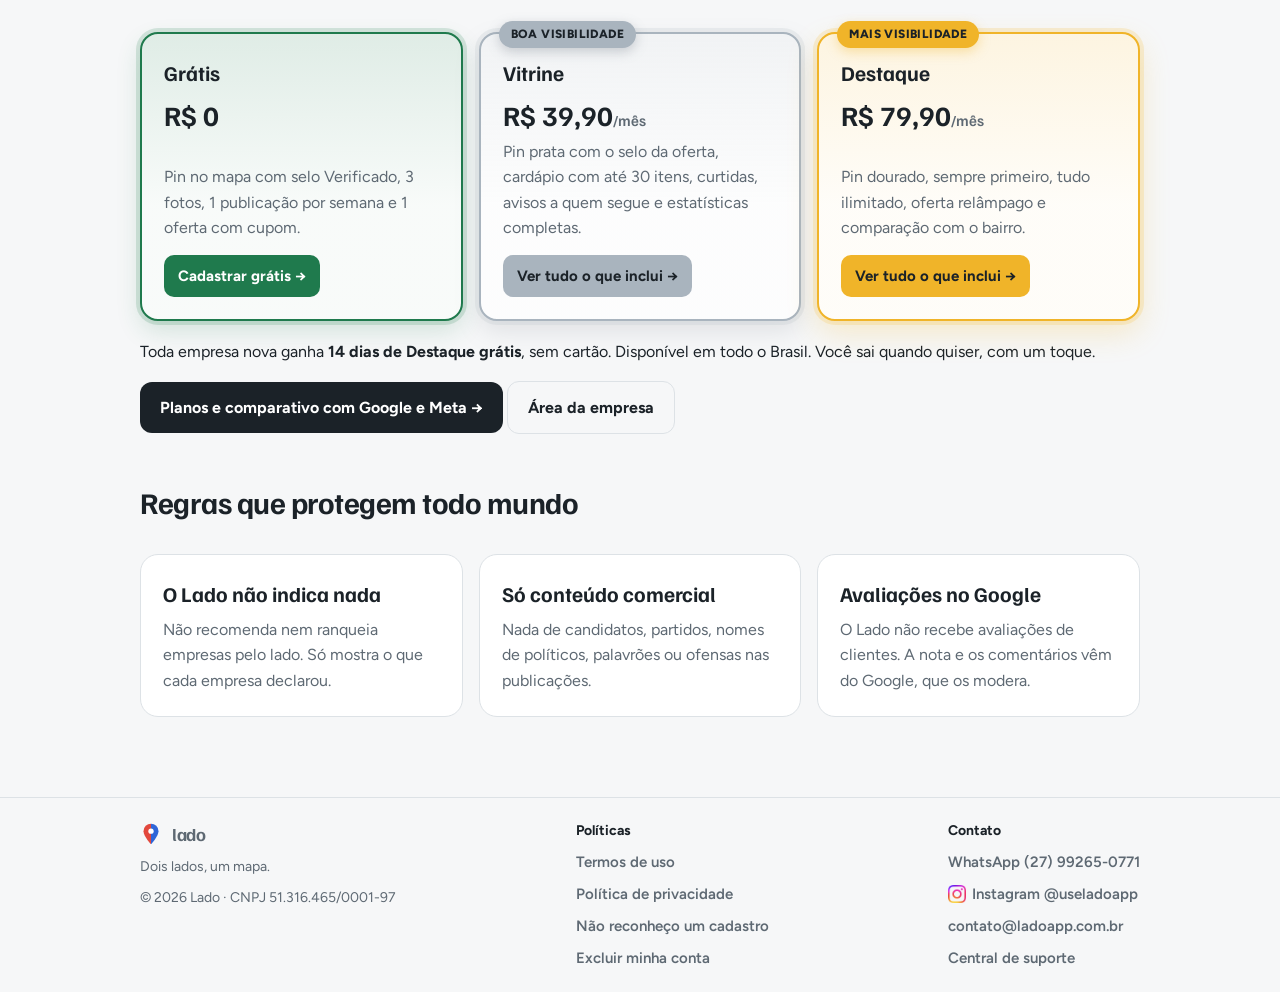
==== commit ef2b1e0b: "Update index.html" ====
--- a/index.html
+++ b/index.html
@@ -88,7 +88,7 @@
   <h2>Como funciona</h2>
   <div class="grade">
     <div class="cartao"><h3>Empresas declaram</h3><p>Só o sócio ou titular escolhe se a empresa aparece como de esquerda, de direita ou neutra, com verificação do CNPJ e consentimento registrado.</p></div>
-    <div class="cartao"><h3>Você escolhe</h3><p>Filtre o mapa por Todas, Neutro, Direita ou Esquerda. Siga as empresas que você gosta, veja ofertas, cardápio, fotos e avaliações do Google, pegue cupons para usar no caixa e mande as ofertas pelo WhatsApp.</p></div>
+    <div class="cartao"><h3>Você escolhe</h3><p>Filtre o mapa por Todas, Neutro, Direita ou Esquerda. Siga as empresas que você gosta, veja ofertas, cardápio, fotos e avaliações do Google, pegue cupons para usar no caixa e compartilhe as ofertas com quem quiser.</p></div>
     <div class="cartao"><h3>Seu anonimato</h3><p>Quem compra não precisa de conta. Seu filtro, sua busca, sua localização e as empresas que você segue não são salvos pelo Lado.</p></div>
   </div>
 </section>
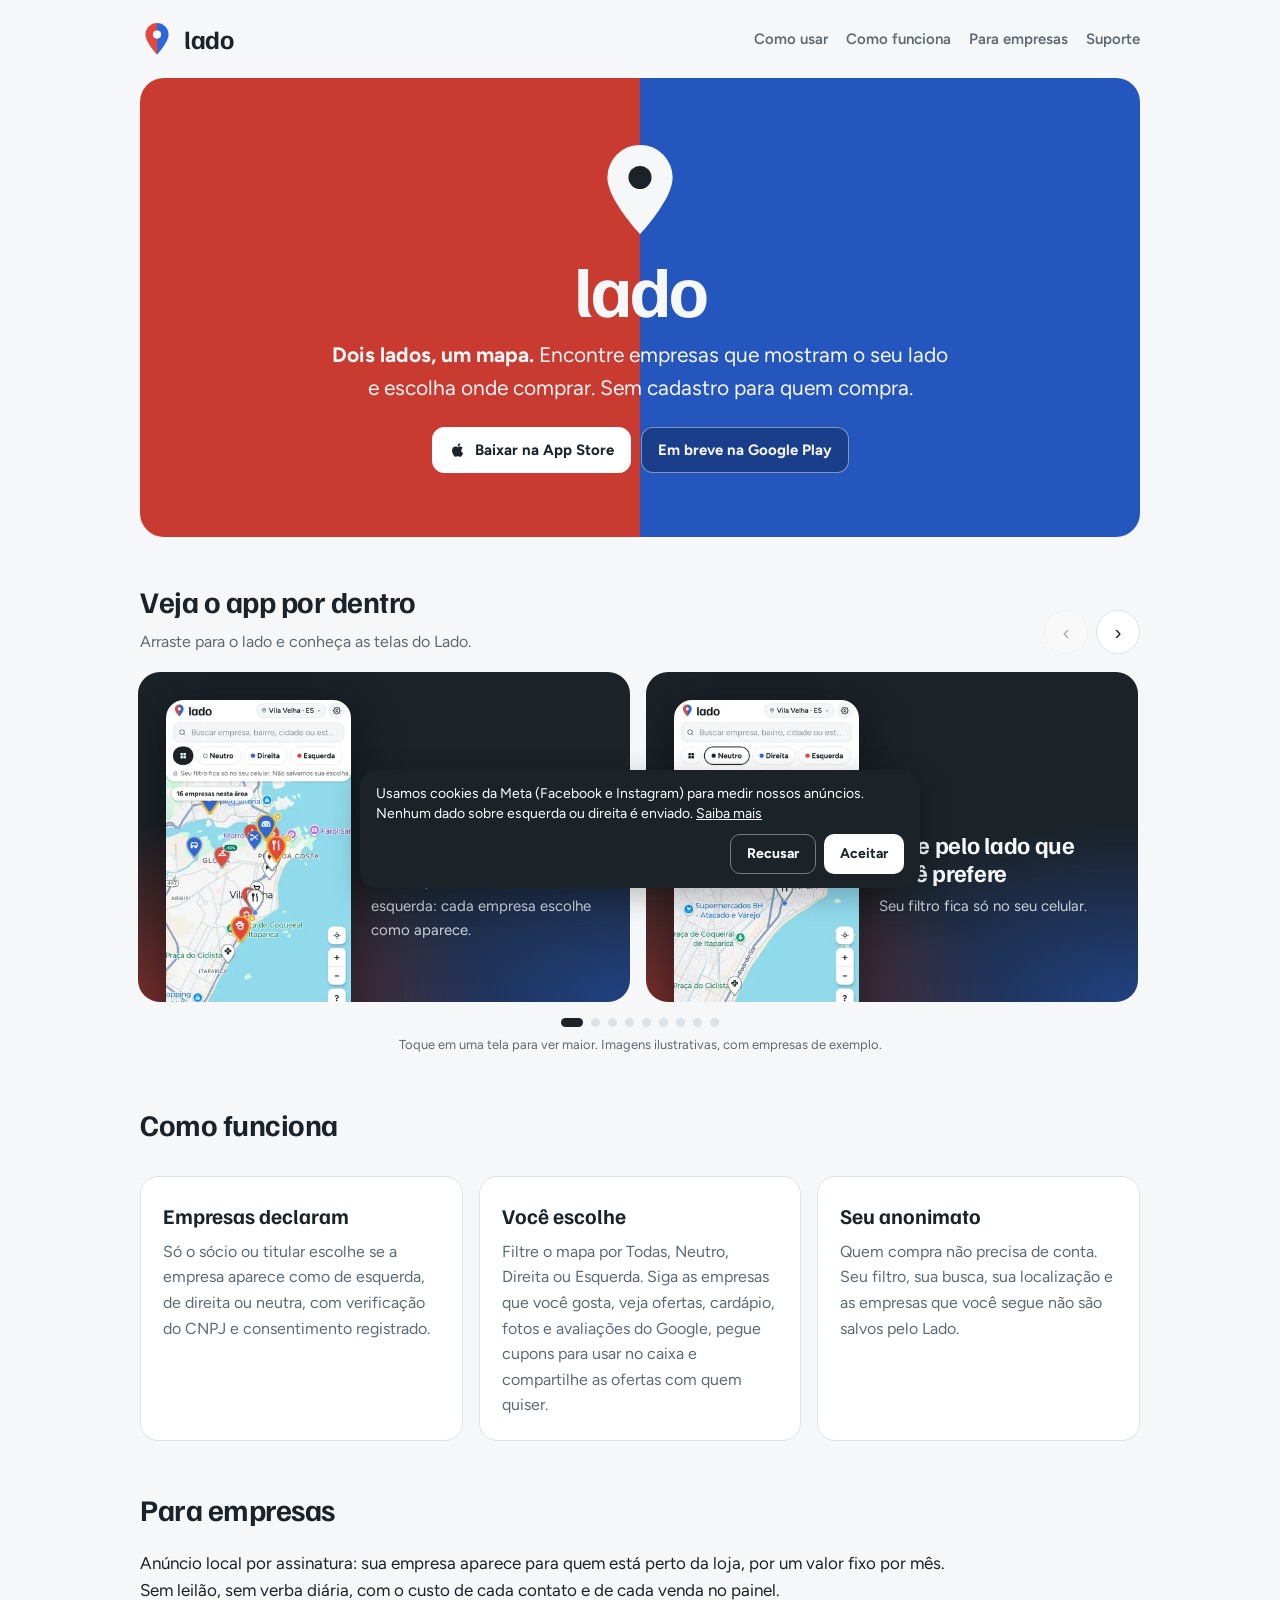
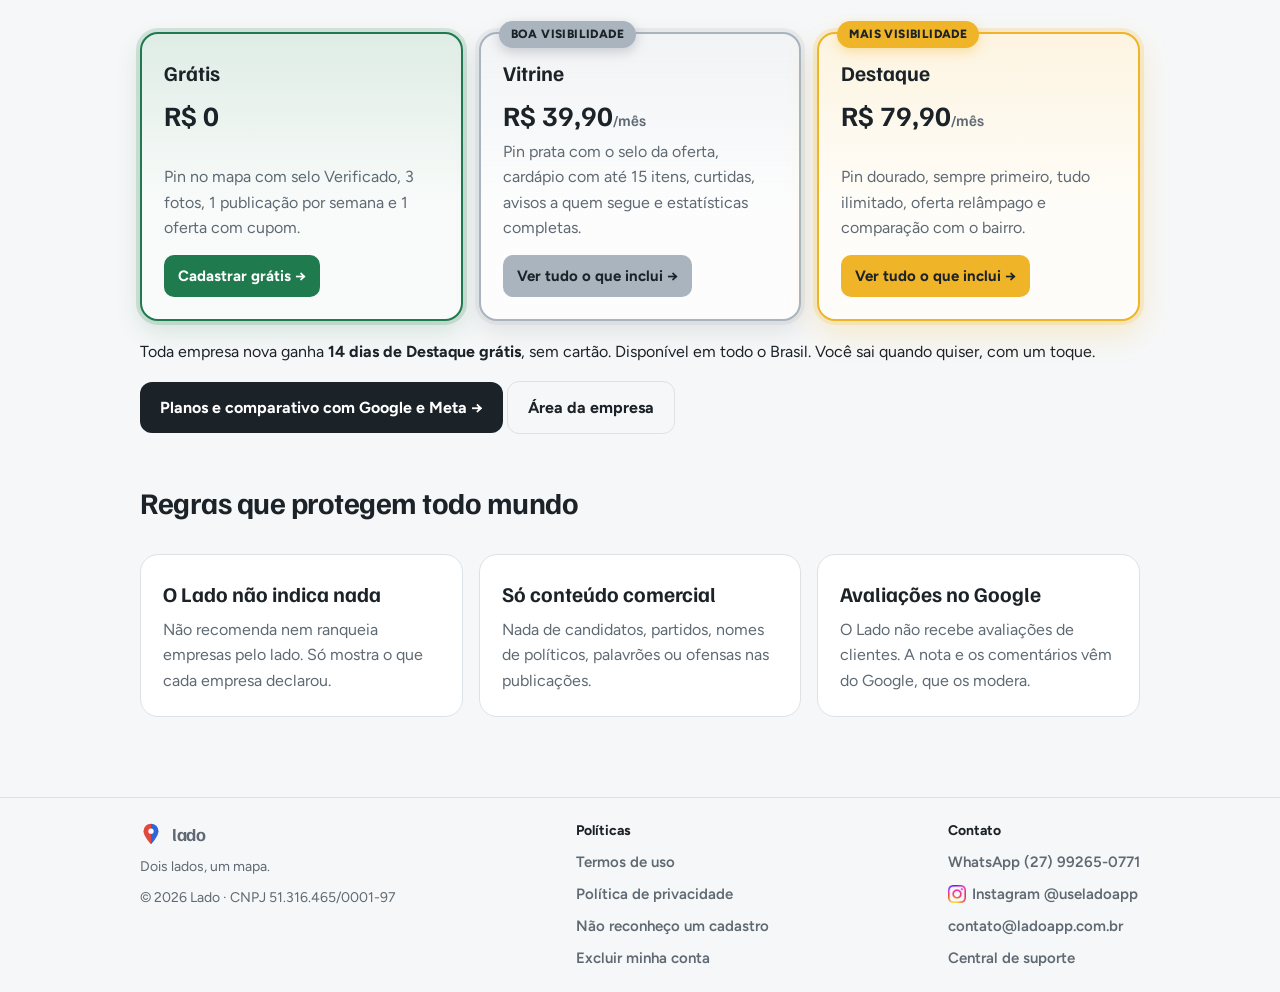
==== commit af18916d: "Update index.html" ====
--- a/index.html
+++ b/index.html
@@ -98,7 +98,7 @@
   <p class="lead-emp">Anúncio local por assinatura: sua empresa aparece para quem está perto da loja, por um valor fixo por mês. Sem leilão, sem verba diária, com o custo de cada contato e de cada venda no painel.</p>
   <div class="grade">
     <a class="cartao gratis plano-link" href="/empresa/"><h3>Grátis</h3><p class="preco">R$ 0</p><p>Pin no mapa com selo Verificado, 3 fotos, 1 publicação por semana e 1 oferta com cupom.</p><span class="cta">Cadastrar grátis →</span></a>
-    <a class="cartao prata plano-link" href="/empresas/#planos"><span class="selo-ouro selo-prata">Boa visibilidade</span><h3>Vitrine</h3><p class="preco">R$ 39,90<small>/mês</small></p><p>Pin prata com o selo da oferta, cardápio com até 30 itens, curtidas, avisos a quem segue e estatísticas completas.</p><span class="cta">Ver tudo o que inclui →</span></a>
+    <a class="cartao prata plano-link" href="/empresas/#planos"><span class="selo-ouro selo-prata">Boa visibilidade</span><h3>Vitrine</h3><p class="preco">R$ 39,90<small>/mês</small></p><p>Pin prata com o selo da oferta, cardápio com até 15 itens, curtidas, avisos a quem segue e estatísticas completas.</p><span class="cta">Ver tudo o que inclui →</span></a>
     <a class="cartao ouro plano-link" href="/empresas/#planos"><span class="selo-ouro">Mais visibilidade</span><h3>Destaque</h3><p class="preco">R$ 79,90<small>/mês</small></p><p>Pin dourado, sempre primeiro, tudo ilimitado, oferta relâmpago e comparação com o bairro.</p><span class="cta">Ver tudo o que inclui →</span></a>
   </div>
   <p style="margin-top:18px">Toda empresa nova ganha <b>14 dias de Destaque grátis</b>, sem cartão. Disponível em todo o Brasil. Você sai quando quiser, com um toque.</p>
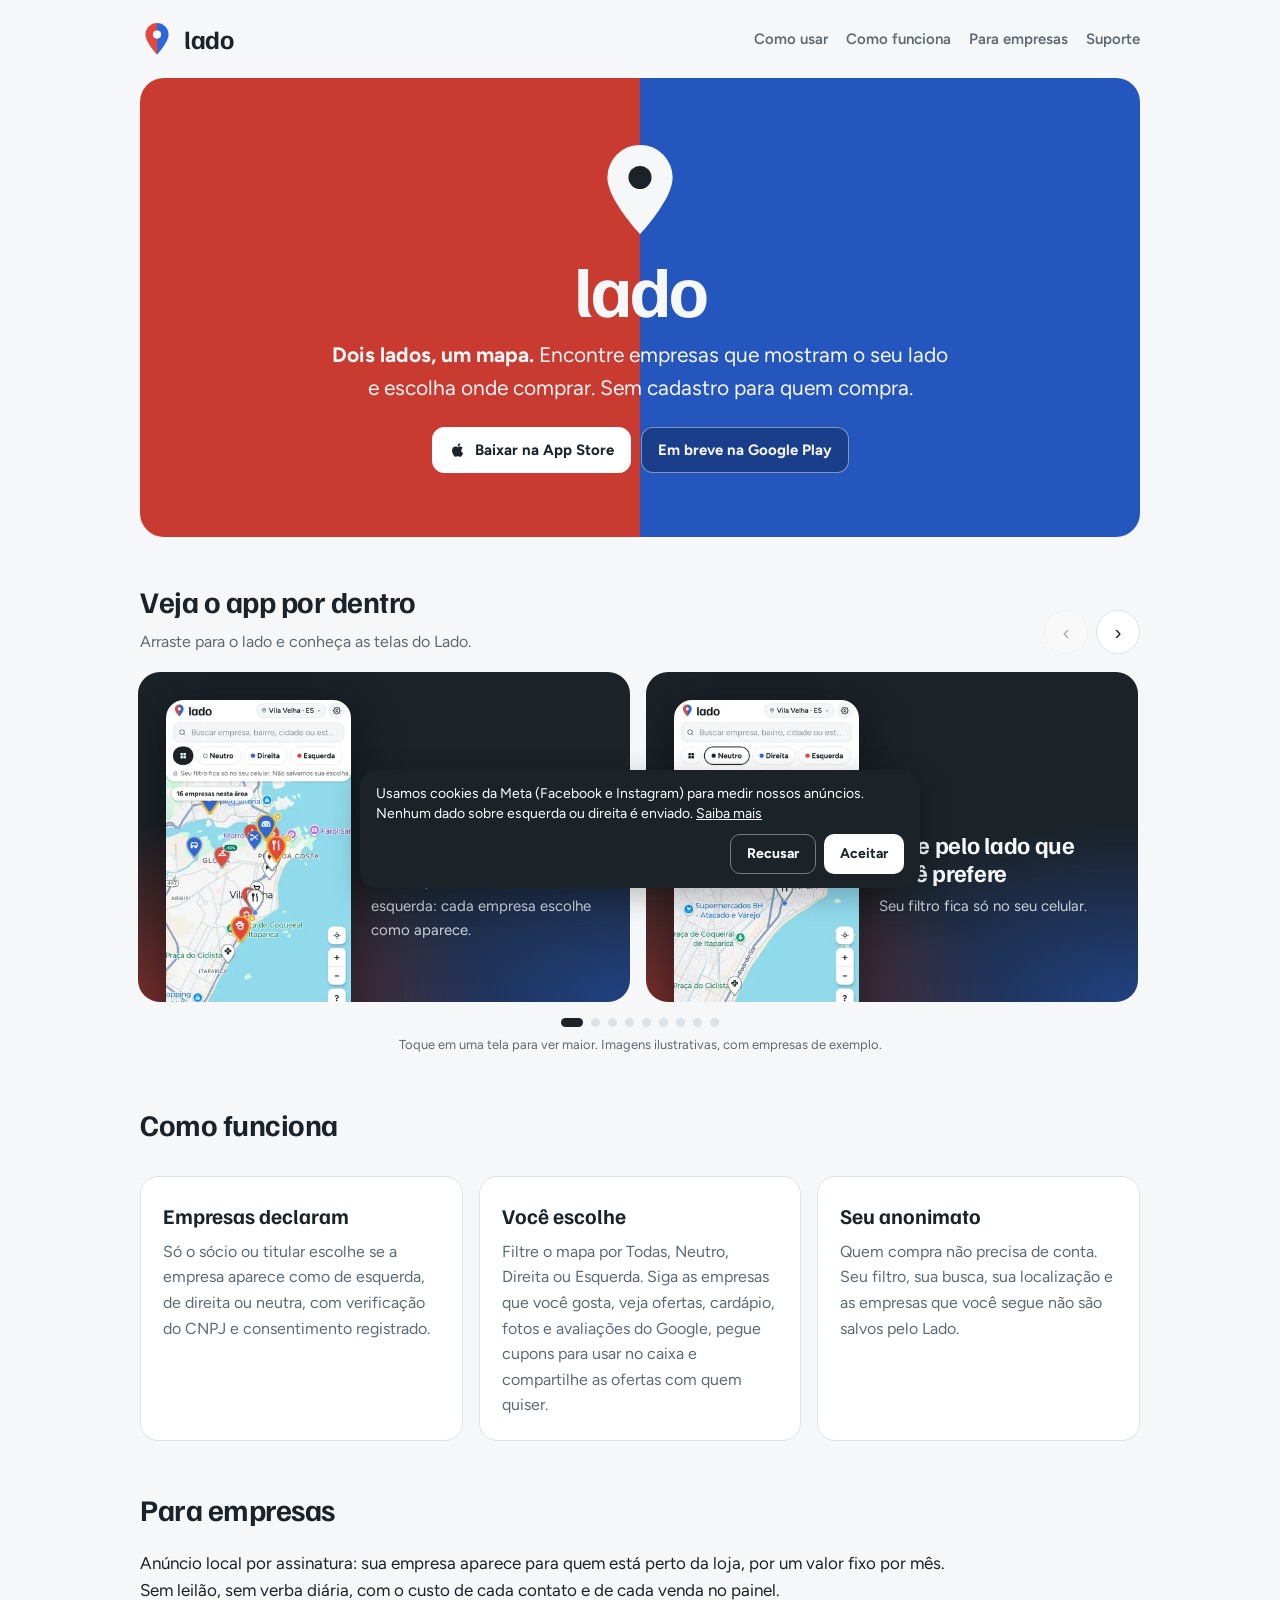
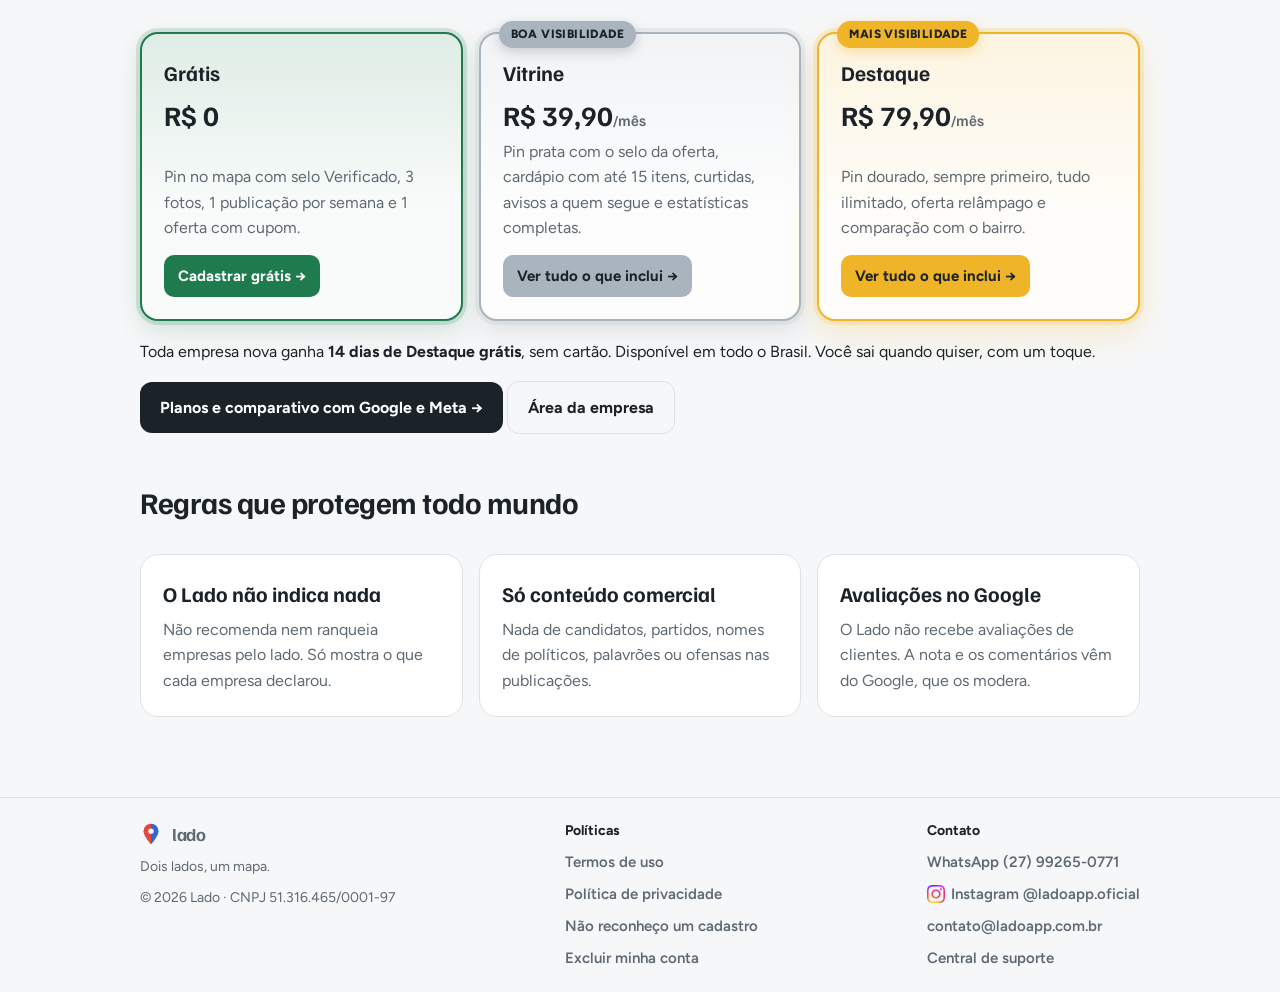
==== commit b66ba24c: "Instagram novo: @ladoapp.oficial" ====
--- a/index.html
+++ b/index.html
@@ -131,7 +131,7 @@
   <nav class="col" aria-label="Contato">
     <strong>Contato</strong>
     <a href="https://wa.me/5527992650771?text=Ol%C3%A1!%20Preciso%20de%20ajuda%20com%20o%20app%20Lado." target="_blank" rel="noopener">WhatsApp (27) 99265-0771</a>
-    <a href="https://www.instagram.com/useladoapp/" target="_blank" rel="noopener"><img src="/instagram.png" width="18" height="18" alt="" style="vertical-align:-4px;margin-right:6px">Instagram @useladoapp</a>
+    <a href="https://www.instagram.com/ladoapp.oficial/" target="_blank" rel="noopener"><img src="/instagram.png" width="18" height="18" alt="" style="vertical-align:-4px;margin-right:6px">Instagram @ladoapp.oficial</a>
     <a href="mailto:contato@ladoapp.com.br">contato@ladoapp.com.br</a>
     <a href="./suporte/">Central de suporte</a>
   </nav>
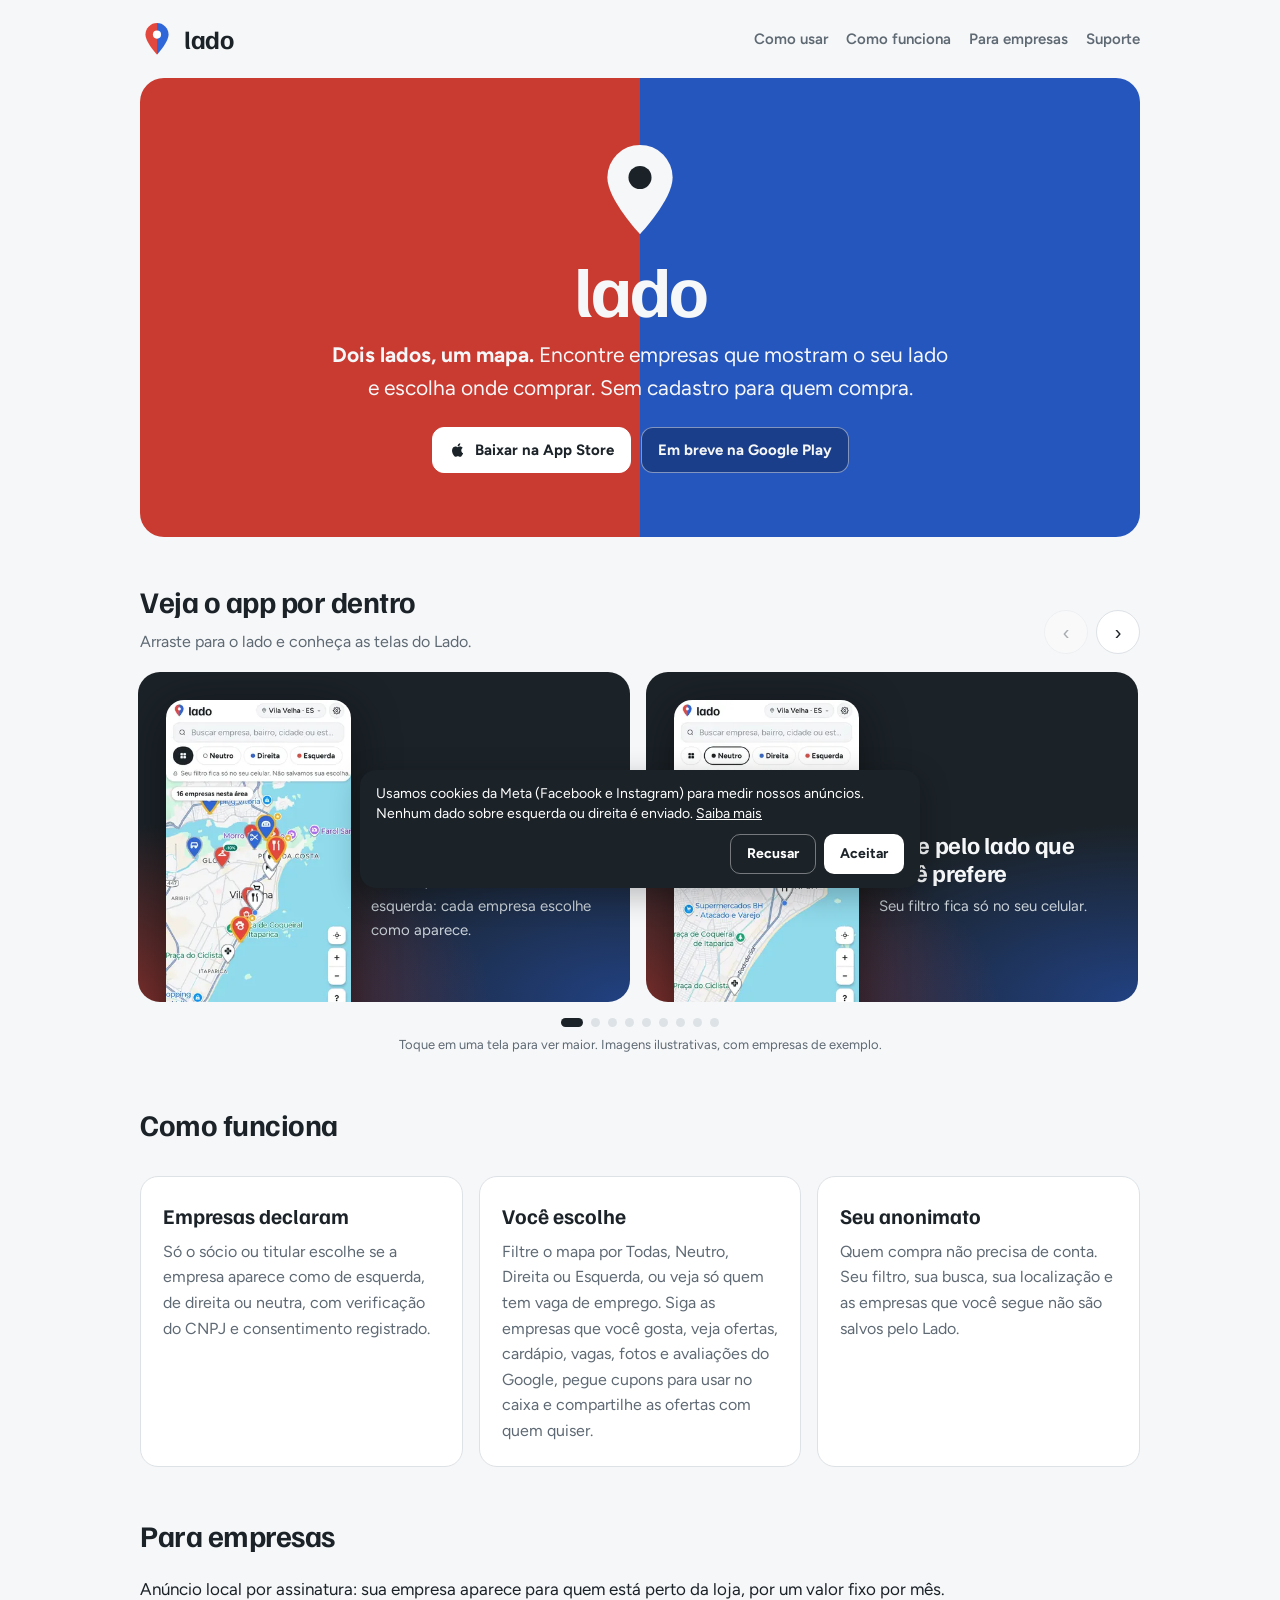
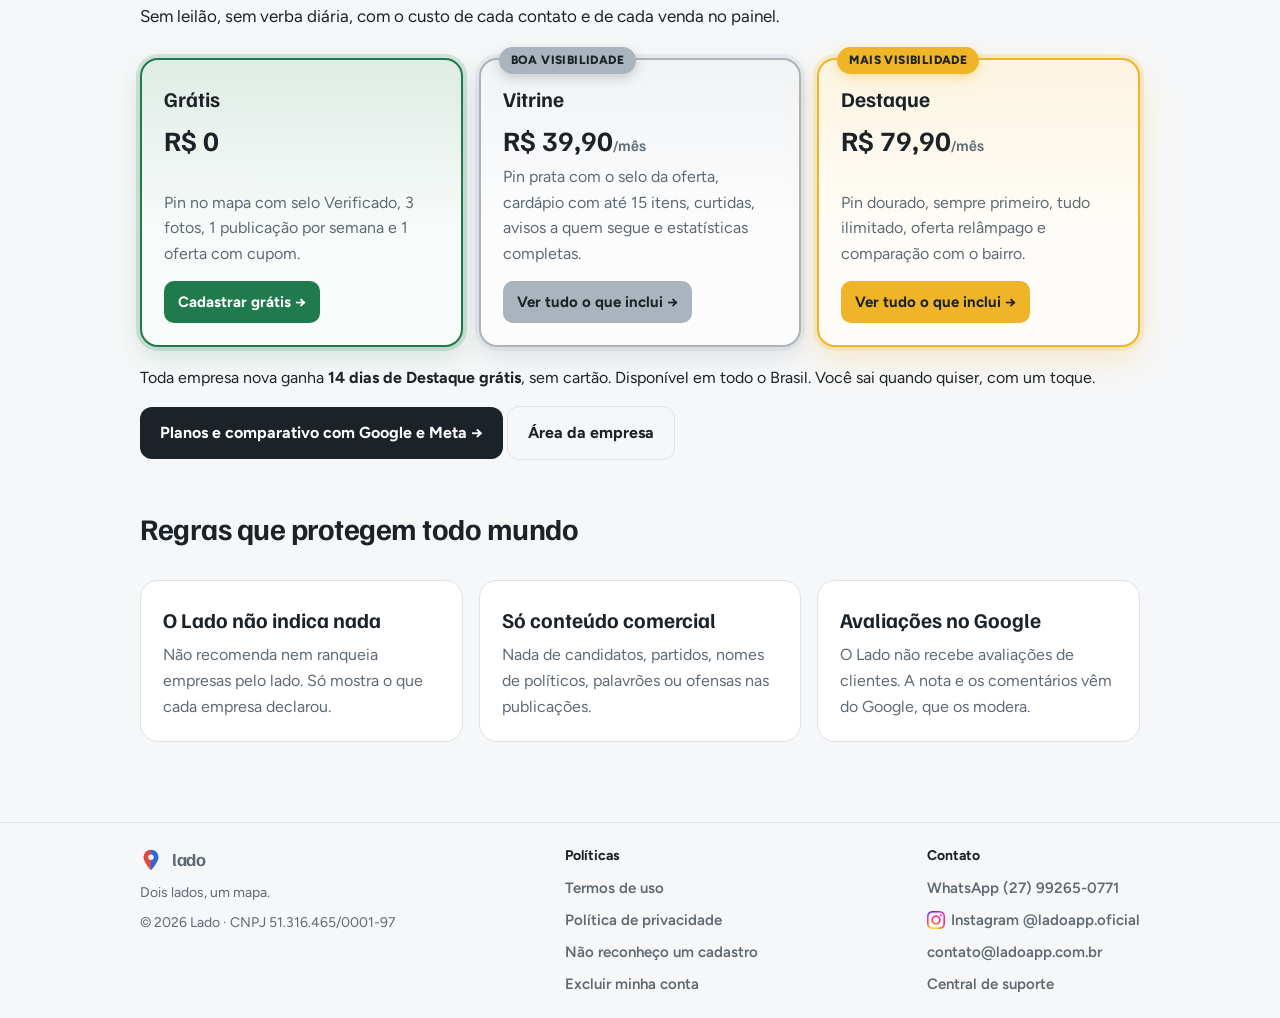
==== commit 6960dcf4: "Vagas de emprego na página inicial" ====
--- a/index.html
+++ b/index.html
@@ -88,7 +88,7 @@
   <h2>Como funciona</h2>
   <div class="grade">
     <div class="cartao"><h3>Empresas declaram</h3><p>Só o sócio ou titular escolhe se a empresa aparece como de esquerda, de direita ou neutra, com verificação do CNPJ e consentimento registrado.</p></div>
-    <div class="cartao"><h3>Você escolhe</h3><p>Filtre o mapa por Todas, Neutro, Direita ou Esquerda. Siga as empresas que você gosta, veja ofertas, cardápio, fotos e avaliações do Google, pegue cupons para usar no caixa e compartilhe as ofertas com quem quiser.</p></div>
+    <div class="cartao"><h3>Você escolhe</h3><p>Filtre o mapa por Todas, Neutro, Direita ou Esquerda, ou veja só quem tem vaga de emprego. Siga as empresas que você gosta, veja ofertas, cardápio, vagas, fotos e avaliações do Google, pegue cupons para usar no caixa e compartilhe as ofertas com quem quiser.</p></div>
     <div class="cartao"><h3>Seu anonimato</h3><p>Quem compra não precisa de conta. Seu filtro, sua busca, sua localização e as empresas que você segue não são salvos pelo Lado.</p></div>
   </div>
 </section>
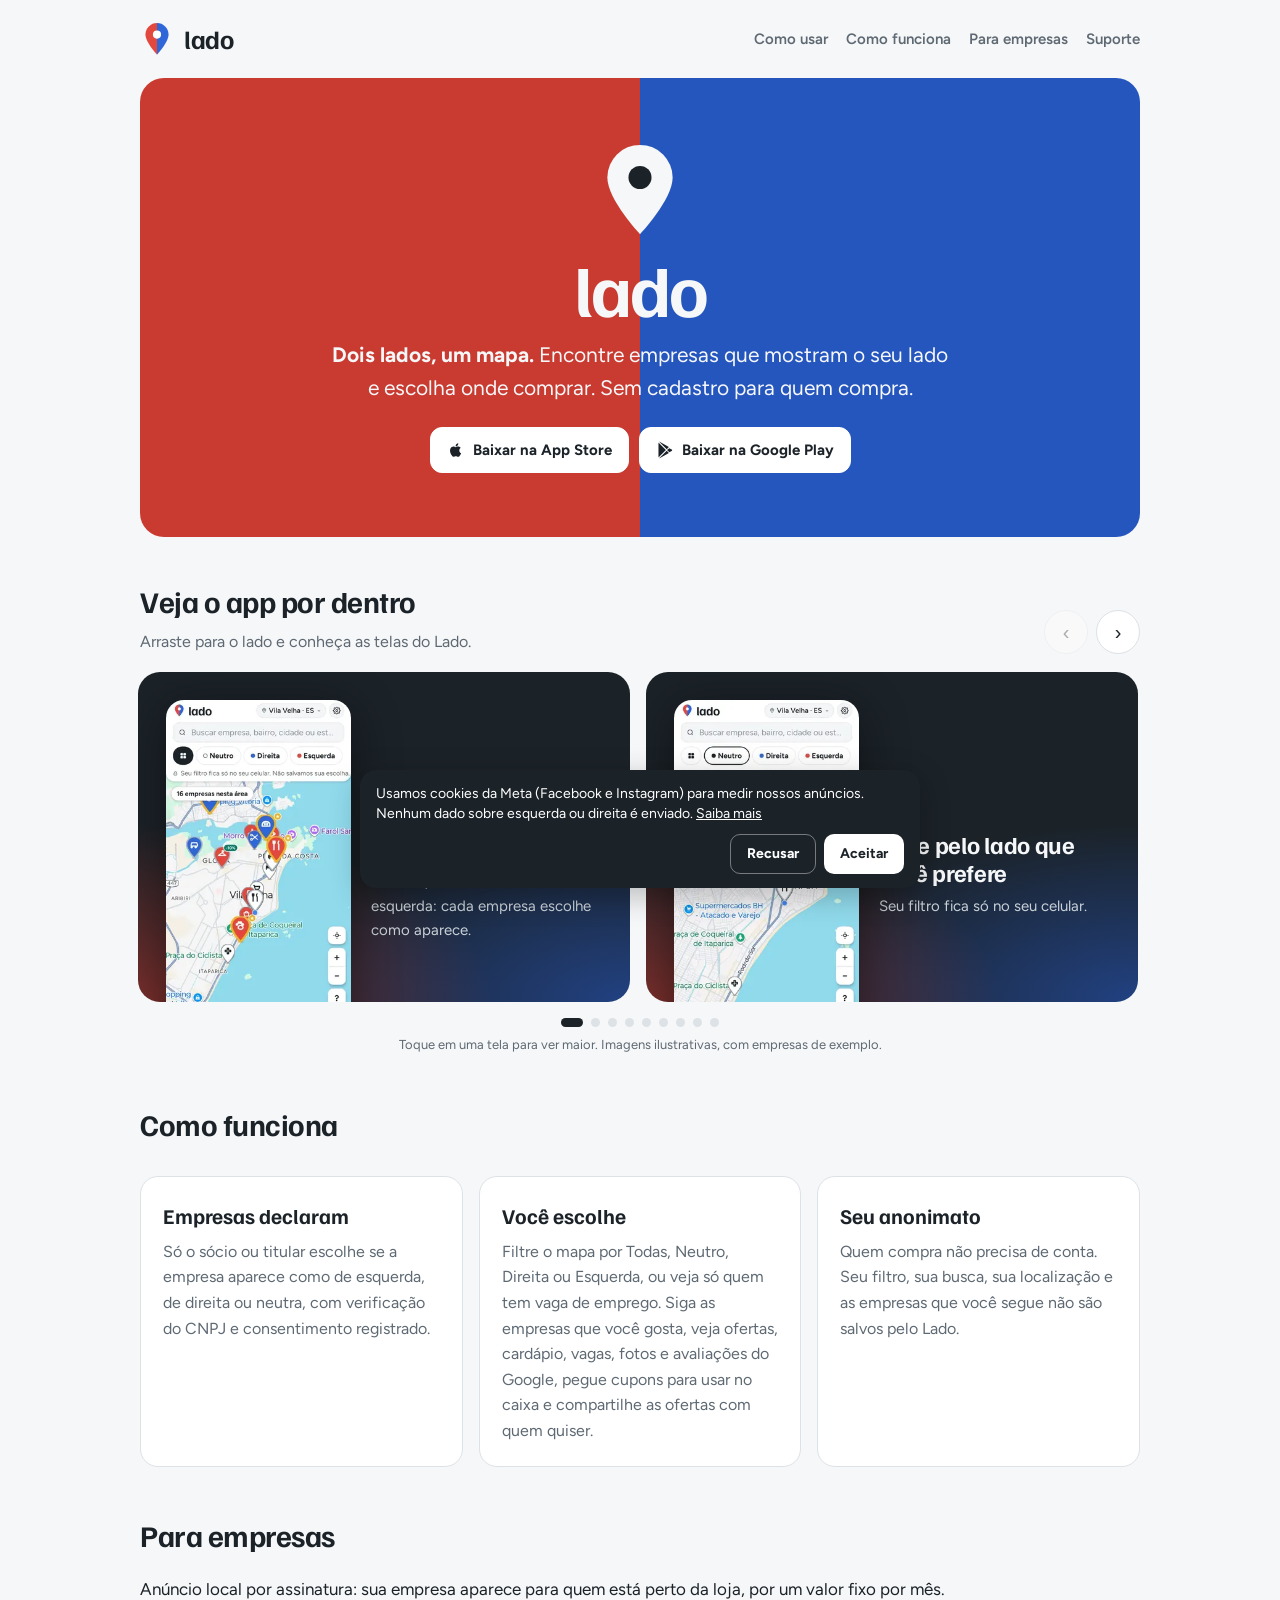
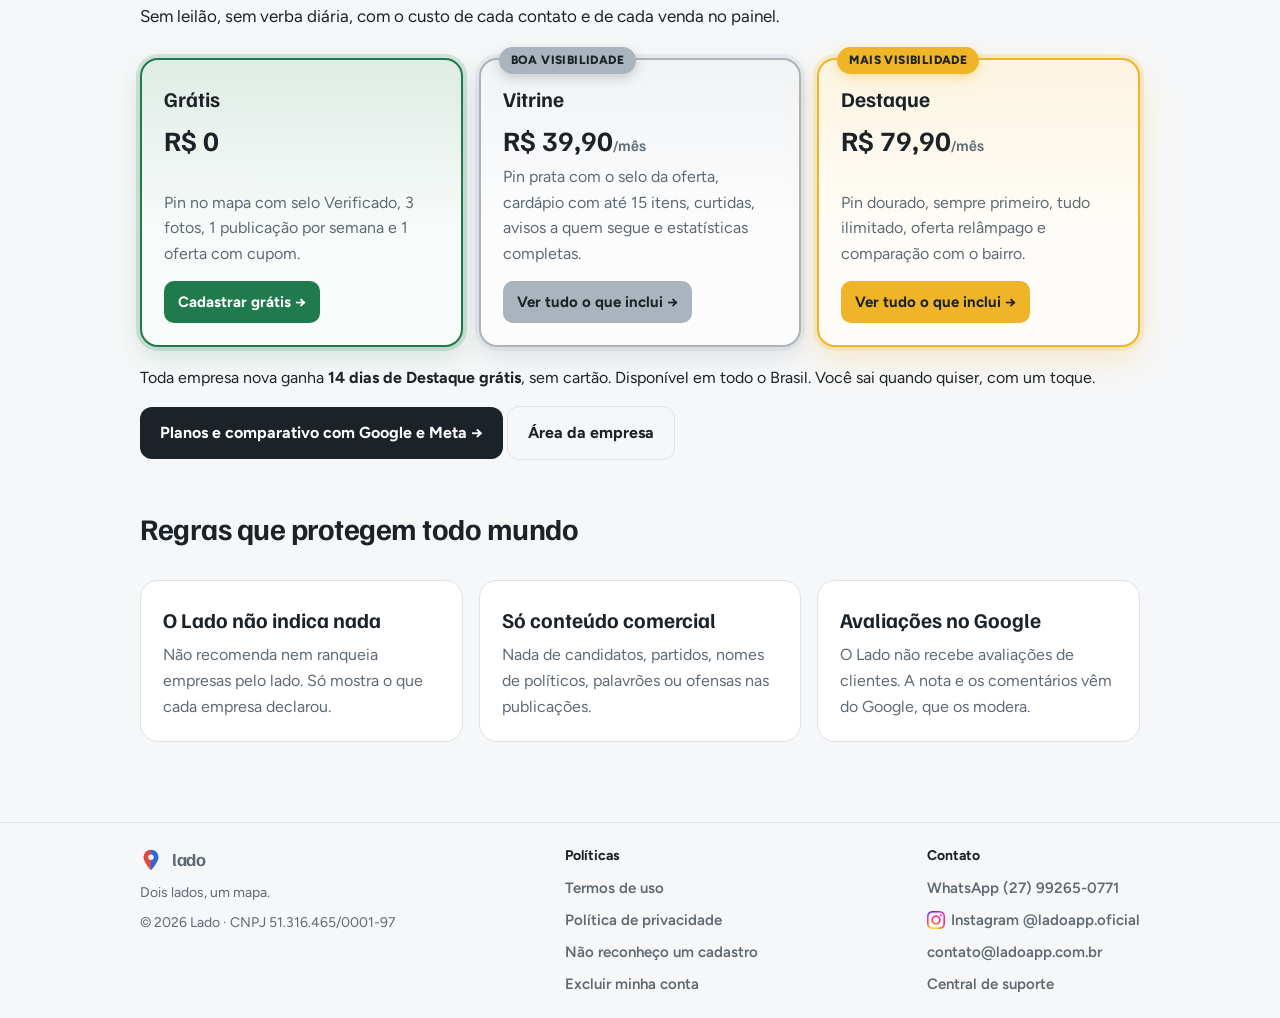
==== commit 9956c6ae: "Google Play no ar: selo na pagina inicial" ====
--- a/index.html
+++ b/index.html
@@ -13,6 +13,12 @@
 (function(){var d=document.documentElement,on=/[?&]app=1(&|$)/.test(location.search);
 try{if(on)sessionStorage.setItem('ladoApp','1');on=on||sessionStorage.getItem('ladoApp')==='1';}catch(e){}
 if(on){d.classList.add('modo-app');if(/^\/(empresa|empresas|planos)\//.test(location.pathname))d.classList.add('app-bloq');}})();</script>
+<script>/* Origem do cadastro (20/11): guarda neste aparelho, por 30 dias, só o nome da campanha do link (utm_*).
+Não é cookie de terceiros, não vai para a Meta; vira um registro da empresa quando ela se cadastra. */
+(function(){try{if(/[?&]app=1(&|$)/.test(location.search))return;var q=new URLSearchParams(location.search),o={},n=0;
+['utm_source','utm_medium','utm_campaign','utm_content','utm_term'].forEach(function(k){var v=q.get(k);if(v){o[k]=v.slice(0,100);n++;}});
+if(!n)return;var a=null;try{a=JSON.parse(localStorage.getItem('ladoOrigem')||'null');}catch(e){}
+if(a&&a.t&&Date.now()-a.t<30*864e5)return;o.pagina=location.pathname.slice(0,100);o.t=Date.now();localStorage.setItem('ladoOrigem',JSON.stringify(o));}catch(e){}})();</script>
 <style>.modo-app .so-site{display:none!important}.app-bloq main>*{display:none!important}.app-bloq main::before{content:"Esta página não está disponível no app.";display:block;padding:64px 20px;text-align:center;font-size:18px}</style>
 </head>
 <body>
@@ -26,7 +32,7 @@
   <svg viewBox="0 0 100 100" aria-hidden="true"><path d="M50 96C50 96 16 60 16 37a34 34 0 0 1 68 0C84 60 50 96 50 96z" fill="#F6F7F8"/><circle cx="50" cy="37" r="12" fill="#1B2228"/></svg>
   <h1>lado</h1>
   <p><strong>Dois lados, um mapa.</strong> Encontre empresas que mostram o seu lado e escolha onde comprar. Sem cadastro para quem compra.</p>
-  <div class="lojas" aria-label="Lojas de aplicativos"><a class="selo selo-link" href="https://apps.apple.com/br/app/lado-empresas-no-mapa/id6831672111" target="_blank" rel="noopener"><svg width="18" height="18" viewBox="0 0 24 24" fill="currentColor" aria-hidden="true" style="vertical-align:-3px;margin-right:8px"><path d="M16.37 12.6c-.02-2.3 1.88-3.4 1.96-3.46-1.07-1.56-2.73-1.78-3.32-1.8-1.41-.14-2.76.83-3.47.83-.72 0-1.82-.81-3-.79-1.54.02-2.96.9-3.76 2.28-1.6 2.78-.41 6.9 1.15 9.15.76 1.1 1.67 2.34 2.86 2.3 1.15-.05 1.58-.74 2.97-.74 1.38 0 1.77.74 2.98.72 1.23-.02 2.01-1.12 2.77-2.23.87-1.28 1.23-2.52 1.25-2.58-.03-.01-2.4-.92-2.42-3.65zM14.1 5.86c.63-.77 1.06-1.83.94-2.89-.91.04-2.01.61-2.66 1.37-.58.67-1.09 1.76-.96 2.8 1.02.08 2.05-.52 2.68-1.28z"/></svg>Baixar na App Store</a><span class="selo">Em breve na Google Play</span></div>
+  <div class="lojas" aria-label="Lojas de aplicativos"><a class="selo selo-link" href="https://apps.apple.com/br/app/lado-empresas-no-mapa/id6831672111" target="_blank" rel="noopener"><svg width="18" height="18" viewBox="0 0 24 24" fill="currentColor" aria-hidden="true" style="vertical-align:-3px;margin-right:8px"><path d="M16.37 12.6c-.02-2.3 1.88-3.4 1.96-3.46-1.07-1.56-2.73-1.78-3.32-1.8-1.41-.14-2.76.83-3.47.83-.72 0-1.82-.81-3-.79-1.54.02-2.96.9-3.76 2.28-1.6 2.78-.41 6.9 1.15 9.15.76 1.1 1.67 2.34 2.86 2.3 1.15-.05 1.58-.74 2.97-.74 1.38 0 1.77.74 2.98.72 1.23-.02 2.01-1.12 2.77-2.23.87-1.28 1.23-2.52 1.25-2.58-.03-.01-2.4-.92-2.42-3.65zM14.1 5.86c.63-.77 1.06-1.83.94-2.89-.91.04-2.01.61-2.66 1.37-.58.67-1.09 1.76-.96 2.8 1.02.08 2.05-.52 2.68-1.28z"/></svg>Baixar na App Store</a><a class="selo selo-link" href="https://play.google.com/store/apps/details?id=br.com.ladoapp" target="_blank" rel="noopener"><svg width="18" height="18" viewBox="0 0 24 24" fill="currentColor" aria-hidden="true" style="vertical-align:-3px;margin-right:8px"><path d="M3.6 2.3c-.2.2-.3.6-.3 1v17.4c0 .4.1.8.3 1l9.6-9.7zM14.3 13.1l2.9 2.9-11.8 6.7c-.4.2-.8.3-1.1.2zM17.8 9.6l3.1 1.8c.9.5.9 1.3 0 1.8l-3.1 1.8-3.1-3.1zM4.3 1.1c.3-.1.7 0 1.1.2l11.8 6.7-2.9 2.9z"/></svg>Baixar na Google Play</a></div>
 </section>
 
 <section class="telas" aria-labelledby="tit-telas">
@@ -155,7 +161,8 @@
   if(sec&&'IntersectionObserver' in window){var o=new IntersectionObserver(function(es){if(!visto&&es[0].isIntersecting){visto=true;fbq('track','ViewContent',{content_name:'Para empresas'});o.disconnect();}},{threshold:0.3});o.observe(sec);}
   document.addEventListener('click',function(ev){var a=ev.target.closest&&ev.target.closest('a[href]');if(!a)return;var h=a.getAttribute('href')||'';
     if(/(^|\/)empresa\/?(#|$)/.test(h))fbq('track','Lead',{content_name:'Cadastro empresa'});
-    else if(/apps\.apple\.com|play\.google\.com/.test(h))fbq('track','Lead',{content_name:'Baixar app'});},true);
+    else if(/apps\.apple\.com|play\.google\.com/.test(h))fbq('track','Lead',{content_name:'Baixar app'});
+    else if(/wa\.me\/5527992650771/.test(h))fbq('track','Contact',{content_name:'WhatsApp suporte'});},true);
 }
 var c=ler();
 if(c==='sim'){carregar();return;}
